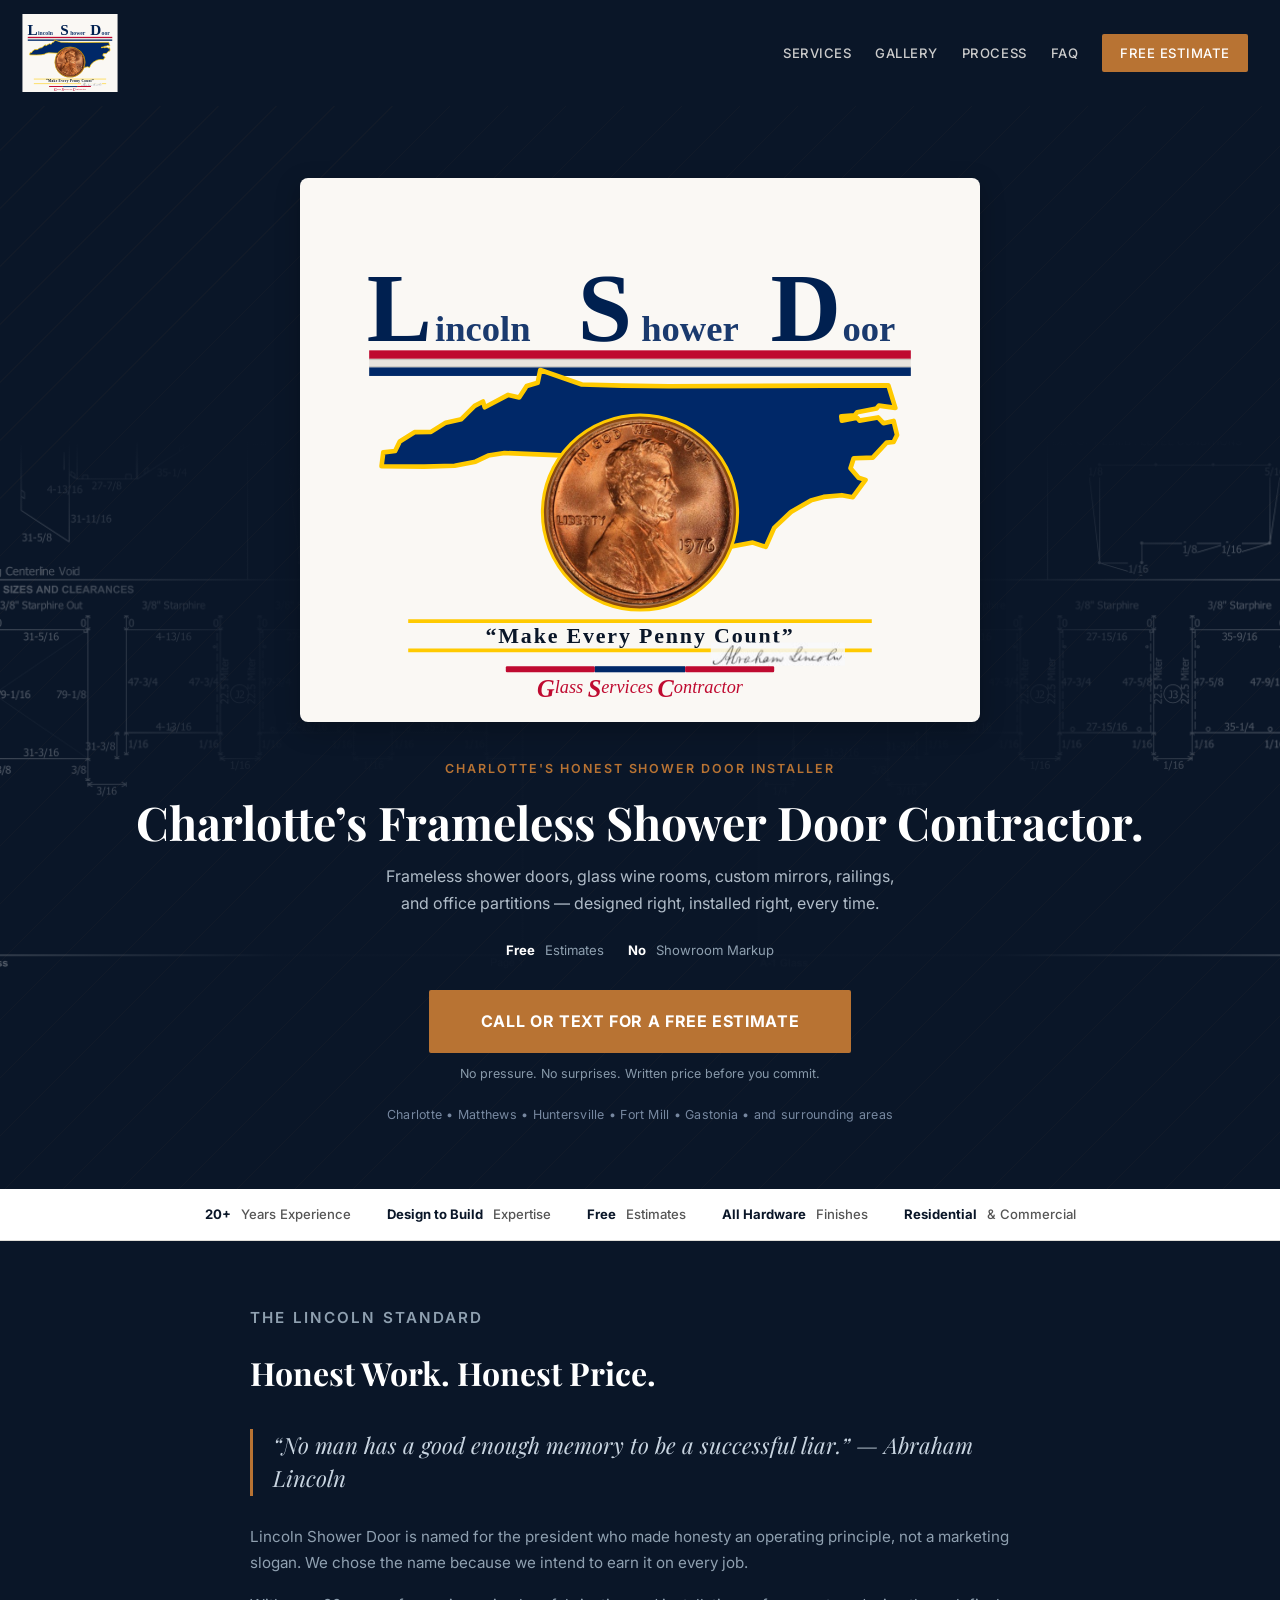
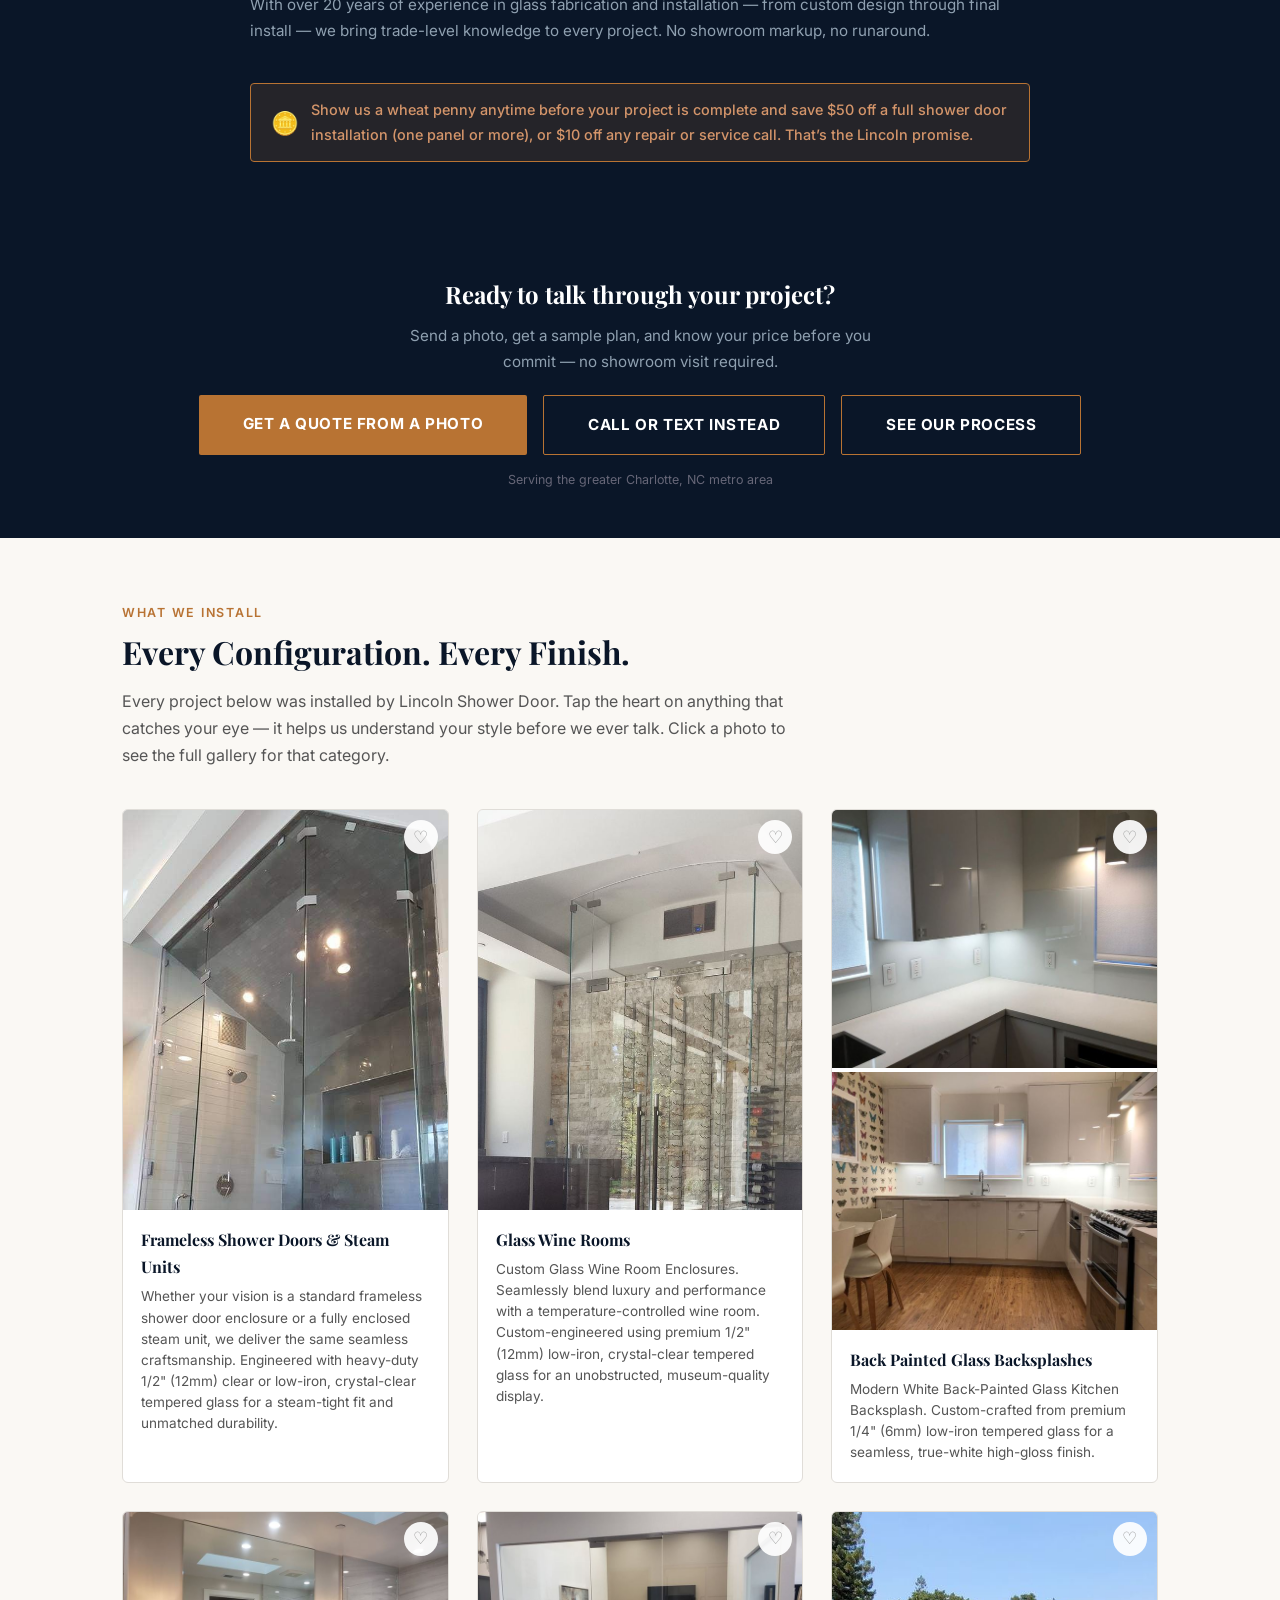
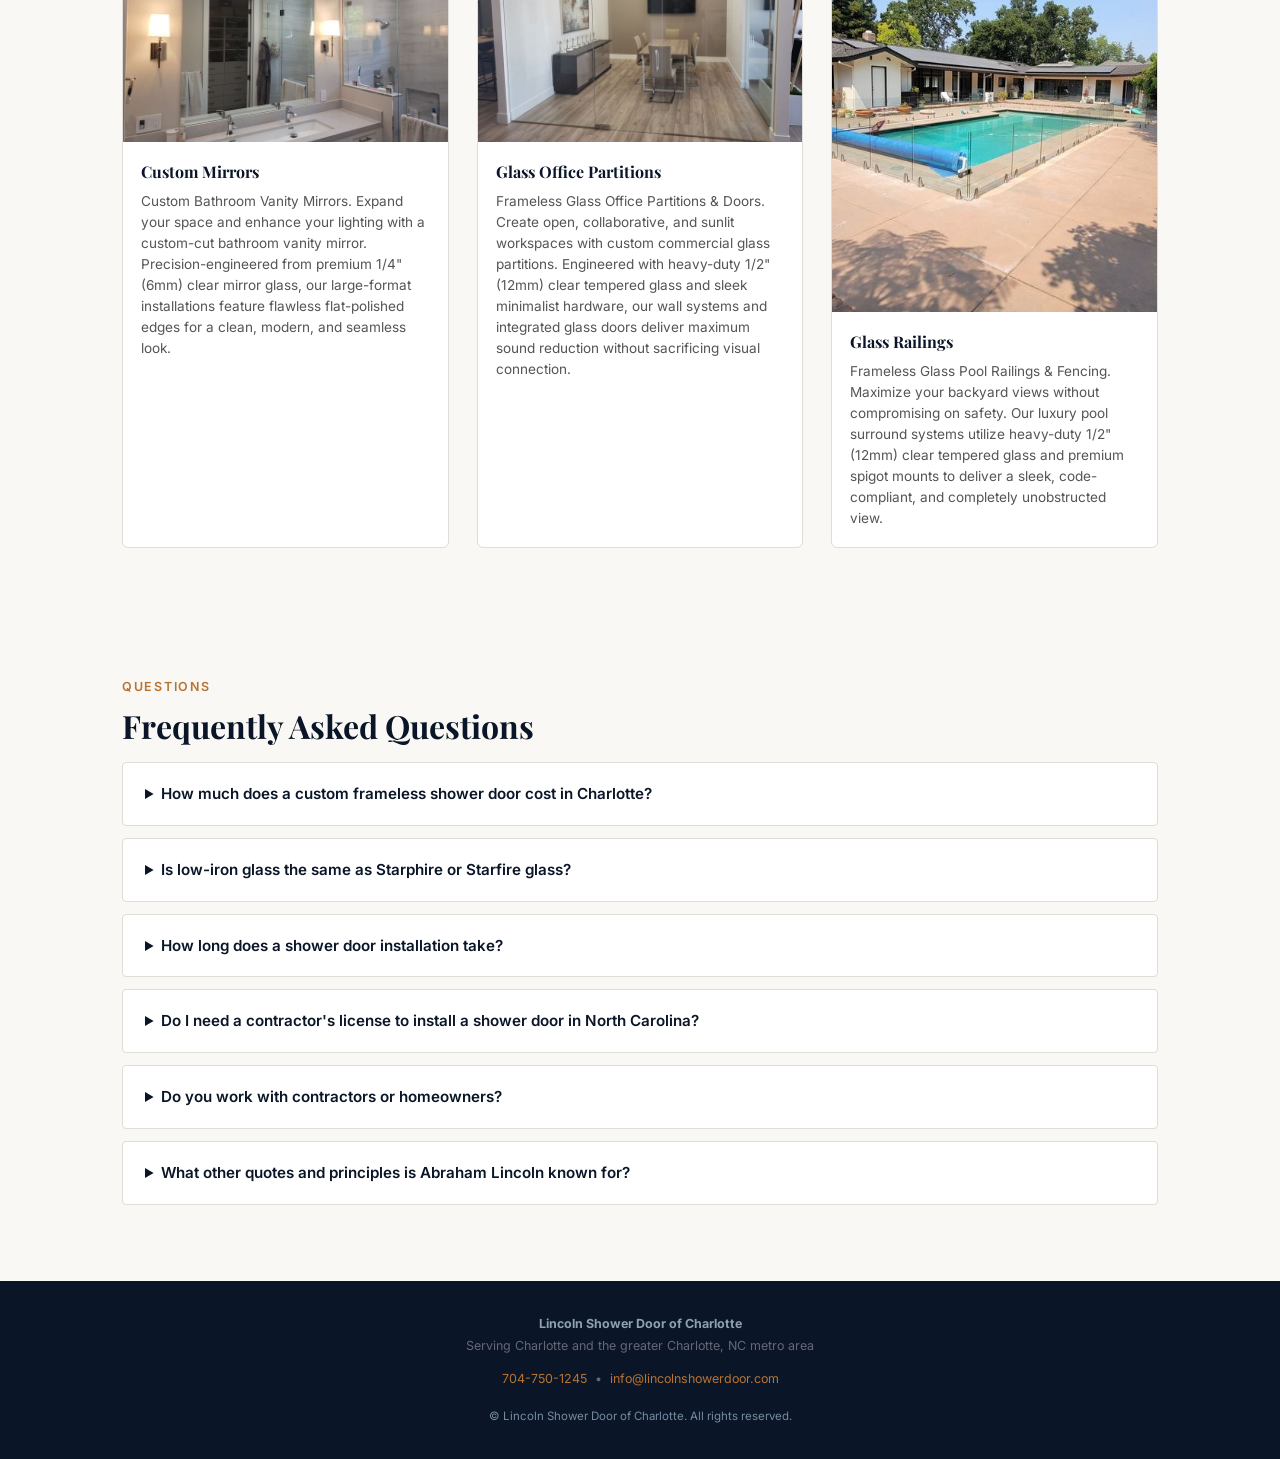
==== index.html @ 3eaa358d "Add files via upload" ====
<!DOCTYPE html>
<html lang="en">
<head>
<meta charset="UTF-8">
<meta name="viewport" content="width=device-width, initial-scale=1.0">
<title>Lincoln Shower Door of Charlotte | Custom Frameless Glass Contractor</title>
<link rel="icon" type="image/svg+xml" href="lincoln-shower-door-logo.svg">
<link rel="preconnect" href="https://fonts.googleapis.com">
<link rel="preconnect" href="https://fonts.gstatic.com" crossorigin>
<link rel="stylesheet" href="https://fonts.googleapis.com/css2?family=Playfair+Display:wght@700&family=Inter:wght@400;500;600&display=swap">
<meta name="description" content="Charlotte, NC's frameless shower door and custom glass contractor. Frameless shower doors, steam units, glass wine rooms, mirrors, railings, office partitions, and back painted glass backsplashes. Over 20 years experience, licensed glazier.">

<script type="application/ld+json">
{
  "@context": "https://schema.org",
  "@type": "LocalBusiness",
  "name": "Lincoln Shower Door of Charlotte",
  "description": "Custom frameless glass shower doors, wine rooms, mirrors, railings, office partitions, and back painted glass backsplashes serving the Charlotte, NC metro area.",
  "telephone": "+1-704-750-1245",
  "email": "info@lincolnshowerdoor.com",
  "url": "https://lincolnshowerdoor.com",
  "areaServed": "Charlotte Metro, NC",
  "priceRange": "$$$"
}
</script>
<script type="application/ld+json">
{
  "@context": "https://schema.org",
  "@type": "FAQPage",
  "mainEntity": [
    {
      "@type": "Question",
      "name": "How much does a custom frameless shower door cost in Charlotte?",
      "acceptedAnswer": { "@type": "Answer", "text": "We quote most projects directly from photos, rough framing, or elevation drawings sent by the customer, before tile is even installed. Final measure happens after a price is agreed on in principle, and it rarely changes the number." }
    },
    {
      "@type": "Question",
      "name": "Is low-iron glass the same as Starphire or Starfire glass?",
      "acceptedAnswer": { "@type": "Answer", "text": "Yes, essentially. Low iron glass, also called crystal clear or ultra clear glass, removes the greenish tint found in standard tempered glass. Starphire and Starfire are two of the most recognized brand names for low-iron glass in the industry." }
    },
    {
      "@type": "Question",
      "name": "How long does a shower door installation take?",
      "acceptedAnswer": { "@type": "Answer", "text": "Once glass is fabricated to your final measurements, installation is typically completed in a single visit. Glass is ordered after measurement and arrives within five to ten business days depending on the configuration." }
    },
    {
      "@type": "Question",
      "name": "Do I need a contractor's license to install a shower door in North Carolina?",
      "acceptedAnswer": { "@type": "Answer", "text": "North Carolina does not require a general contractor's license for projects under $40,000. Lincoln Shower Door is operated by a glass fabrication and installation professional with over 20 years of industry experience." }
    },
    {
      "@type": "Question",
      "name": "Do you work with contractors or homeowners?",
      "acceptedAnswer": { "@type": "Answer", "text": "Both. We frequently partner with general contractors and builders throughout the Charlotte metro area, as well as working directly with homeowners." }
    }
  ]
}
</script>

<style>
*,*::before,*::after{box-sizing:border-box;margin:0;padding:0}
:root{--navy:#0a1628;--penny:#b87333;--penny-light:#d4956a;--cream:#faf8f4;--text:#1a1a1a;--muted:#555;--border:#e0ddd8;--red:#BF0A30}
html{scroll-behavior:smooth}
body{font-family:'Inter',sans-serif;font-size:16px;color:var(--text);background:var(--cream);line-height:1.7;padding-bottom:0}

.hero-logo-card{display:inline-block;width:100%;max-width:680px;background:var(--cream);border-radius:8px;padding:26px 35px 18px;margin-bottom:28px;box-shadow:0 8px 24px rgba(0,0,0,0.25)}
.hero-logo-card img{width:100%;height:auto;display:block;margin:0 auto}
@media(max-width:600px){.hero-logo-card{max-width:480px}}
.flag-stripe div{flex:1}
.flag-stripe div:nth-child(1){background:var(--red)}
.flag-stripe div:nth-child(2){background:#fff}
.flag-stripe div:nth-child(3){background:var(--navy)}

.sticky-cta{display:none;position:fixed;bottom:0;left:0;right:0;z-index:200;background:var(--penny);padding:14px 20px;text-align:center}
.sticky-cta a{color:#fff;font-weight:700;font-size:1rem;text-decoration:none;letter-spacing:.04em;text-transform:uppercase}
@media(max-width:600px){.sticky-cta{display:block}body{padding-bottom:60px}}

nav{background:var(--navy);padding:14px 32px 14px 0;display:flex;flex-wrap:wrap;justify-content:space-between;align-items:center;position:sticky;top:0;z-index:100}
.nav-logo img{height:78px;display:block;border-radius:3px}
.nav-logo{display:block;margin:0 0 0 -180px}
.nav-links{display:flex;gap:24px;align-items:center}
.nav-links a{color:#ccc;text-decoration:none;font-size:0.82rem;font-weight:500;letter-spacing:.04em;text-transform:uppercase;transition:color .2s}
.nav-links a:hover{color:var(--penny)}
.nav-cta{background:var(--penny);color:#fff !important;padding:8px 18px;border-radius:2px}
.nav-cta:hover{background:var(--penny-light) !important}
.nav-toggle{display:none;background:none;border:none;cursor:pointer;padding:8px;width:44px;height:44px;align-items:center;justify-content:center}
.nav-toggle span,.nav-toggle span::before,.nav-toggle span::after{display:block;background:#fff;height:2px;width:24px;border-radius:2px;position:relative;transition:background .2s}
.nav-toggle span::before,.nav-toggle span::after{content:'';position:absolute;left:0}
.nav-toggle span::before{top:-7px}
.nav-toggle span::after{top:7px}
.nav-toggle[aria-expanded="true"] span{background:transparent}
.nav-toggle[aria-expanded="true"] span::before{top:0;transform:rotate(45deg)}
.nav-toggle[aria-expanded="true"] span::after{top:0;transform:rotate(-45deg)}

.hero{background-color:var(--navy);background-image:linear-gradient(90deg, rgba(10,22,40,0.25) 0%, rgba(10,22,40,0.97) 22%, rgba(10,22,40,0.97) 78%, rgba(10,22,40,0.25) 100%),url('blueprint-watermark.png'),url('blueprint-watermark.png');background-repeat:no-repeat,no-repeat,no-repeat;background-position:center,left -80px top 60%,right -80px top 60%;background-size:100% 100%,640px auto,640px auto;color:#fff;padding:72px 32px 64px;text-align:center;position:relative;overflow:hidden}
@media (max-width:900px){.hero{background-size:100% 100%,380px auto,380px auto}}
.hero::before{content:'';position:absolute;inset:0;background:repeating-linear-gradient(-45deg,transparent,transparent 40px,rgba(184,115,51,0.04) 40px,rgba(184,115,51,0.04) 41px)}
.hero>*{position:relative;z-index:1}
.hero-eyebrow{font-size:0.78rem;font-weight:600;letter-spacing:.16em;text-transform:uppercase;color:var(--penny);margin-bottom:16px}
.hero h1{font-family:'Playfair Display',serif;font-size:clamp(1.9rem,4.5vw,2.9rem);line-height:1.15;margin-bottom:14px}
.hero h1 span{color:var(--penny)}
.hero-sub{font-size:1rem;color:#b0bcc8;max-width:520px;margin:0 auto 22px}
.hero-trust{display:flex;justify-content:center;align-items:center;gap:24px;margin-bottom:28px;flex-wrap:wrap}
.hero-trust-item{font-size:0.82rem;color:#8fa0b0;display:flex;align-items:center;gap:6px}
.hero-trust-item strong{color:#fff}
.stars{color:var(--penny);font-size:1rem;letter-spacing:2px}
.hero-cta-primary{display:inline-block;background:var(--penny);color:#fff;text-decoration:none;padding:18px 52px;font-weight:700;font-size:1rem;letter-spacing:.04em;text-transform:uppercase;border-radius:2px;transition:background .2s;min-width:280px}
.hero-cta-primary:hover{background:var(--penny-light)}
.hero-cta-sub{margin-top:10px;font-size:0.78rem;color:#8899aa}
.hero-area{margin-top:20px;font-size:0.78rem;color:#7788a0;letter-spacing:.02em}

.trust-bar{background:#fff;border-bottom:1px solid var(--border);padding:14px 32px;display:flex;justify-content:center;gap:36px;flex-wrap:wrap}
.trust-bar-item{font-size:0.82rem;color:var(--muted);display:flex;align-items:center;gap:6px;font-weight:500}
.trust-bar-item strong{color:var(--navy)}

.story-band{background:var(--navy);color:#fff;padding:64px 32px}
.story-inner{max-width:780px;margin:0 auto}
.section-label{font-size:0.78rem;font-weight:600;letter-spacing:.14em;text-transform:uppercase;color:var(--penny);margin-bottom:10px}
.story-band h2{color:#fff;font-family:'Playfair Display',serif;font-size:clamp(1.5rem,3vw,2rem);margin-bottom:16px}
.story-band blockquote{border-left:3px solid var(--penny);padding-left:20px;margin:28px 0;font-family:'Playfair Display',serif;font-size:1.4rem;color:#c8d4e0;font-style:italic;line-height:1.5}
.story-band p{color:#8fa0b0;font-size:0.95rem;margin-bottom:16px}
.penny-promo{display:inline-flex;align-items:center;gap:12px;background:rgba(184,115,51,0.15);border:1px solid var(--penny);border-radius:4px;padding:14px 20px;margin-top:24px;font-size:0.9rem;color:var(--penny-light);font-weight:500}

.section-wrap{max-width:1100px;margin:0 auto;padding:64px 32px}
.section-wrap h2{font-family:'Playfair Display',serif;font-size:clamp(1.5rem,3vw,2rem);color:var(--navy);margin-bottom:16px;line-height:1.2}
.intro-text{max-width:680px;color:var(--muted);font-size:1rem;margin-bottom:40px}

.mid-cta{background:var(--navy);padding:48px 32px;text-align:center}
.mid-cta p{color:#8fa0b0;font-size:0.95rem;margin-bottom:20px;max-width:480px;margin-left:auto;margin-right:auto}
.mid-cta h3{font-family:'Playfair Display',serif;color:#fff;font-size:1.5rem;margin-bottom:8px}
.btn-primary{display:inline-block;background:var(--penny);color:#fff;text-decoration:none;padding:16px 44px;font-weight:700;font-size:0.95rem;letter-spacing:.04em;text-transform:uppercase;border-radius:2px;transition:background .2s;min-width:240px}
.btn-primary:hover{background:var(--penny-light)}
.btn-sub{display:block;margin-top:14px;font-size:0.78rem;color:#667}
.mid-cta-choices{display:flex;gap:16px;justify-content:center;flex-wrap:wrap}
.btn-secondary{display:inline-block;background:transparent;color:#fff;text-decoration:none;padding:16px 44px;font-weight:700;font-size:0.95rem;letter-spacing:.04em;text-transform:uppercase;border-radius:2px;border:1px solid var(--penny);transition:background .2s;min-width:240px}
.btn-secondary:hover{background:rgba(184,115,51,0.15)}

.services-grid{display:grid;grid-template-columns:repeat(auto-fit,minmax(220px,1fr));gap:20px;margin-top:32px}
.service-card{background:#fff;border:1px solid var(--border);border-radius:4px;padding:24px 20px}
.service-card h3{font-family:'Playfair Display',serif;font-size:1rem;color:var(--navy);margin-bottom:8px}
.service-card p{font-size:0.88rem;color:var(--muted);line-height:1.6}

.gallery-grid{display:grid;grid-template-columns:repeat(3,1fr);gap:28px;margin-top:32px}
.gallery-item{background:#fff;border:1px solid var(--border);border-radius:6px;overflow:hidden;display:flex;flex-direction:column}
.gallery-photo{position:relative;height:400px;background:#ddd}
.gallery-photo img{width:100%;height:100%;object-fit:cover;display:block;object-position:center 50%}
.gallery-item[data-id="steam-shower"] .gallery-photo img{object-position:center top}
.gallery-item[data-id="wine-room"] .gallery-photo img{object-position:center top;transform:scale(1.18);transform-origin:center top}
.gallery-item[data-id="wine-room"] .gallery-photo{overflow:hidden}
.gallery-item[data-id="backsplash"] .gallery-photo{height:520px}
.gallery-item[data-id="mirror"] .gallery-photo,.gallery-item[data-id="office"] .gallery-photo{height:230px}
.photo-pair{display:grid;grid-template-columns:1fr;grid-template-rows:1fr 1fr;gap:4px;width:100%;height:100%;background:#ffffff}
.photo-pair img{width:100%;height:100%;object-fit:cover;display:block}
.gallery-item a.tile-link{position:absolute;inset:0;z-index:1}
.gallery-text{padding:16px 18px 18px}
.gallery-text h3{font-family:'Playfair Display',serif;font-size:1rem;color:var(--navy);margin-bottom:6px}
.gallery-text p{font-size:0.85rem;color:var(--muted);line-height:1.55}
.heart-btn{position:absolute;top:10px;right:10px;z-index:3;width:34px;height:34px;border-radius:50%;background:rgba(255,255,255,0.92);border:none;cursor:pointer;display:flex;align-items:center;justify-content:center;font-size:17px;color:#999}
.heart-btn.saved{color:var(--red)}
.heart-btn:hover{background:#fff}
.comment-box{display:none;padding:8px 18px 14px;background:#faf8f4}
.comment-box.show{display:block}
.comment-box input{width:100%;font-size:12px;font-family:'Inter',sans-serif;padding:7px;border:1px solid var(--border);border-radius:3px}

.faq-item{background:#fff;border:1px solid var(--border);border-radius:4px;padding:18px 22px;margin-bottom:12px}
.faq-item summary{cursor:pointer;font-weight:600;color:var(--navy);font-size:0.95rem;font-family:'Inter',sans-serif}
.faq-item p{margin-top:10px;font-size:0.9rem;color:var(--muted)}

footer{background:var(--navy);color:#667;padding:32px;text-align:center;font-size:0.78rem;line-height:1.8}
footer a{color:var(--penny);text-decoration:none}

.vision-tray{position:fixed;bottom:70px;right:20px;background:var(--navy);color:#fff;padding:12px 18px;border-radius:30px;font-size:0.85rem;box-shadow:0 4px 14px rgba(0,0,0,0.3);cursor:pointer;display:none;align-items:center;gap:8px;z-index:150;border:1px solid var(--penny)}
.vision-tray.show{display:flex}
.vision-tray .count{background:var(--penny);color:#fff;border-radius:50%;width:22px;height:22px;display:flex;align-items:center;justify-content:center;font-weight:700;font-size:12px}
@media(max-width:600px){.vision-tray{bottom:76px}}

@media(max-width:700px){
  .gallery-grid{grid-template-columns:repeat(2,1fr)}
}
@media(max-width:600px){
  nav{padding:10px 16px}
  .nav-toggle{display:flex}
  .nav-links{order:3;width:100%;background:var(--navy);flex-direction:column;align-items:stretch;gap:0;max-height:0;overflow:hidden;transition:max-height .25s ease}
  .nav-links.open{max-height:400px;margin-top:14px;border-top:1px solid rgba(255,255,255,0.1)}
  .nav-links a{padding:16px 24px;font-size:0.85rem;border-bottom:1px solid rgba(255,255,255,0.08)}
  .nav-cta{margin:12px 24px;text-align:center;border-radius:2px}
  .hero{padding:56px 20px 80px}
  .section-wrap{padding:48px 20px}
  .story-band,.mid-cta{padding:48px 20px}
  .trust-bar{gap:20px;padding:14px 20px}
}
</style>
</head>
<body>

<div class="sticky-cta">
  <a href="tel:+17047501245">Call or Text for a Free Estimate &rarr;</a>
</div>

<nav>
  <a class="nav-logo" href="index.html" aria-label="Lincoln Shower Door of Charlotte home"><img src="lincoln-shower-door-logo.svg" width="500" height="410" alt="Lincoln Shower Door of Charlotte logo"></a>
  <button class="nav-toggle" id="navToggle" aria-label="Menu" aria-expanded="false" aria-controls="navLinks"><span></span></button>
  <div class="nav-links" id="navLinks">
    <a href="#services">Services</a>
    <a href="#gallery">Gallery</a>
    <a href="process.html">Process</a>
    <a href="#faq">FAQ</a>
    <a href="estimate.html" class="nav-cta">Free Estimate</a>
  </div>
</nav>

<div class="flag-stripe"><div></div><div></div><div></div></div>

<main>
<div class="hero">
  <div class="hero-logo-card"><img src="lincoln-shower-door-logo.svg" width="500" height="410" alt="Lincoln Shower Door of Charlotte logo"></div>
  <p class="hero-eyebrow">Charlotte's Honest Shower Door Installer</p>
  <h1>Charlotte&rsquo;s Frameless Shower Door Contractor.</h1>
  <p class="hero-sub">Frameless shower doors, glass wine rooms, custom mirrors, railings, and office partitions &mdash; designed right, installed right, every time.</p>
  <div class="hero-trust">
    <div class="hero-trust-item"><strong>Free</strong>&nbsp;Estimates</div>
    <div class="hero-trust-item"><strong>No</strong>&nbsp;Showroom Markup</div>
  </div>
  <a href="tel:+17047501245" class="hero-cta-primary">Call or Text for a Free Estimate</a>
  <p class="hero-cta-sub">No pressure. No surprises. Written price before you commit.</p>
  <p class="hero-area">Charlotte &bull; Matthews &bull; Huntersville &bull; Fort Mill &bull; Gastonia &bull; and surrounding areas</p>
</div>

<div class="trust-bar">
  <div class="trust-bar-item"><strong>20+</strong>&nbsp;Years Experience</div>
  <div class="trust-bar-item"><strong>Design to Build</strong>&nbsp;Expertise</div>
  <div class="trust-bar-item"><strong>Free</strong>&nbsp;Estimates</div>
  <div class="trust-bar-item"><strong>All Hardware</strong>&nbsp;Finishes</div>
  <div class="trust-bar-item"><strong>Residential</strong>&nbsp;&amp; Commercial</div>
</div>

<div class="story-band">
  <div class="story-inner">
    <p class="section-label">The Lincoln Standard</p>
    <h2>Honest Work. Honest Price.</h2>
    <blockquote>&ldquo;No man has a good enough memory to be a successful liar.&rdquo; &mdash; Abraham Lincoln</blockquote>
    <p>Lincoln Shower Door is named for the president who made honesty an operating principle, not a marketing slogan. We chose the name because we intend to earn it on every job.</p>
    <p>With over 20 years of experience in glass fabrication and installation &mdash; from custom design through final install &mdash; we bring trade-level knowledge to every project. No showroom markup, no runaround.</p>
    <div class="penny-promo">
      <span style="font-size:1.4rem">&#129689;</span>
      <span>Show us a wheat penny anytime before your project is complete and save $50 off a full shower door installation (one panel or more), or $10 off any repair or service call. That&rsquo;s the Lincoln promise.</span>
    </div>
  </div>
</div>

<div class="mid-cta">
  <h3>Ready to talk through your project?</h3>
  <p>Send a photo, get a sample plan, and know your price before you commit &mdash; no showroom visit required.</p>
  <div class="mid-cta-choices">
    <a href="estimate.html" class="btn-primary">Get a Quote from a Photo</a>
    <a href="tel:+17047501245" class="btn-secondary">Call or Text Instead</a>
    <a href="process.html?style=frameless-shower-doors" class="btn-secondary">See Our Process</a>
  </div>
  <span class="btn-sub">Serving the greater Charlotte, NC metro area</span>
</div>

<section class="section-wrap" id="services">
  <p class="section-label">What We Install</p>
  <h2>Every Configuration. Every Finish.</h2>
  <p class="intro-text">Every project below was installed by Lincoln Shower Door. Tap the heart on anything that catches your eye &mdash; it helps us understand your style before we ever talk. Click a photo to see the full gallery for that category.</p>
  <span id="gallery"></span>
  <div class="gallery-grid">

    <div class="gallery-item" data-id="steam-shower">
      <div class="gallery-photo">
      <a class="tile-link" href="process.html?style=steam-showers" aria-label="See more Frameless Shower Doors & Steam Units"></a>
      <img src="gallery-steam-shower-enclosure-charlotte-nc.jpg" loading="lazy" alt="Custom frameless glass steam shower enclosure Charlotte NC">
      <button class="heart-btn" onclick="toggleSave(event,'steam-shower','Frameless Shower Doors & Steam Units')">&#9825;</button>
      </div>
      <div class="comment-box"><input type="text" placeholder="What caught your eye here?" onkeydown="if(event.key==='Enter')saveComment(event,'steam-shower')"></div>
      <div class="gallery-text">
        <h3>Frameless Shower Doors & Steam Units</h3>
        <p>Whether your vision is a standard frameless shower door enclosure or a fully enclosed steam unit, we deliver the same seamless craftsmanship. Engineered with heavy-duty 1/2" (12mm) clear or low-iron, crystal-clear tempered glass for a steam-tight fit and unmatched durability.</p>
      </div>
    </div>

    <div class="gallery-item" data-id="wine-room">
      <div class="gallery-photo">
      <a class="tile-link" href="process.html?style=glass-wine-rooms" aria-label="See more Glass Wine Rooms"></a>
      <img src="gallery-glass-wine-room-charlotte-nc.jpg" loading="lazy" alt="Custom glass wine room enclosure Charlotte NC">
      <button class="heart-btn" onclick="toggleSave(event,'wine-room','Glass Wine Rooms')">&#9825;</button>
      </div>
      <div class="comment-box"><input type="text" placeholder="What caught your eye here?" onkeydown="if(event.key==='Enter')saveComment(event,'wine-room')"></div>
      <div class="gallery-text">
        <h3>Glass Wine Rooms</h3>
        <p>Custom Glass Wine Room Enclosures. Seamlessly blend luxury and performance with a temperature-controlled wine room. Custom-engineered using premium 1/2" (12mm) low-iron, crystal-clear tempered glass for an unobstructed, museum-quality display.</p>
      </div>
    </div>

    <div class="gallery-item" data-id="backsplash">
      <div class="gallery-photo">
      <a class="tile-link" href="process.html?style=painted-backsplashes" aria-label="See more Back Painted Glass Backsplashes"></a>
      <div class="photo-pair"><img src="gallery-backpainted-glass-backsplash-charlotte-nc-1.jpg" loading="lazy" alt="White back painted glass kitchen backsplash Charlotte NC"><img src="gallery-backpainted-glass-backsplash-charlotte-nc-2.jpg" loading="lazy" alt="Back painted glass kitchen backsplash behind sink Charlotte NC"></div>
      <button class="heart-btn" onclick="toggleSave(event,'backsplash','Back Painted Glass Backsplashes')">&#9825;</button>
      </div>
      <div class="comment-box"><input type="text" placeholder="What caught your eye here?" onkeydown="if(event.key==='Enter')saveComment(event,'backsplash')"></div>
      <div class="gallery-text">
        <h3>Back Painted Glass Backsplashes</h3>
        <p>Modern White Back-Painted Glass Kitchen Backsplash. Custom-crafted from premium 1/4" (6mm) low-iron tempered glass for a seamless, true-white high-gloss finish.</p>
      </div>
    </div>

    <div class="gallery-item" data-id="mirror">
      <div class="gallery-photo">
      <a class="tile-link" href="process.html?style=custom-mirrors" aria-label="See more Custom Mirrors"></a>
      <img src="gallery-custom-vanity-mirror-charlotte-nc.jpg" loading="lazy" alt="Custom bathroom vanity mirror Charlotte NC">
      <button class="heart-btn" onclick="toggleSave(event,'mirror','Custom Mirrors')">&#9825;</button>
      </div>
      <div class="comment-box"><input type="text" placeholder="What caught your eye here?" onkeydown="if(event.key==='Enter')saveComment(event,'mirror')"></div>
      <div class="gallery-text">
        <h3>Custom Mirrors</h3>
        <p>Custom Bathroom Vanity Mirrors. Expand your space and enhance your lighting with a custom-cut bathroom vanity mirror. Precision-engineered from premium 1/4" (6mm) clear mirror glass, our large-format installations feature flawless flat-polished edges for a clean, modern, and seamless look.</p>
      </div>
    </div>

    <div class="gallery-item" data-id="office">
      <div class="gallery-photo">
      <a class="tile-link" href="process.html?style=glass-office-partitions" aria-label="See more Glass Office Partitions"></a>
      <img src="gallery-glass-office-partitions-charlotte-nc.jpg" loading="lazy" alt="Frameless glass office partitions Charlotte NC">
      <button class="heart-btn" onclick="toggleSave(event,'office','Glass Office Partitions')">&#9825;</button>
      </div>
      <div class="comment-box"><input type="text" placeholder="What caught your eye here?" onkeydown="if(event.key==='Enter')saveComment(event,'office')"></div>
      <div class="gallery-text">
        <h3>Glass Office Partitions</h3>
        <p>Frameless Glass Office Partitions & Doors. Create open, collaborative, and sunlit workspaces with custom commercial glass partitions. Engineered with heavy-duty 1/2" (12mm) clear tempered glass and sleek minimalist hardware, our wall systems and integrated glass doors deliver maximum sound reduction without sacrificing visual connection.</p>
      </div>
    </div>

    <div class="gallery-item" data-id="railing">
      <div class="gallery-photo">
      <a class="tile-link" href="process.html?style=glass-railings" aria-label="See more Glass Railings"></a>
      <img src="gallery-glass-pool-railing-charlotte-nc.jpg" loading="lazy" alt="Frameless glass pool railing Charlotte NC">
      <button class="heart-btn" onclick="toggleSave(event,'railing','Glass Railings')">&#9825;</button>
      </div>
      <div class="comment-box"><input type="text" placeholder="What caught your eye here?" onkeydown="if(event.key==='Enter')saveComment(event,'railing')"></div>
      <div class="gallery-text">
        <h3>Glass Railings</h3>
        <p>Frameless Glass Pool Railings & Fencing. Maximize your backyard views without compromising on safety. Our luxury pool surround systems utilize heavy-duty 1/2" (12mm) clear tempered glass and premium spigot mounts to deliver a sleek, code-compliant, and completely unobstructed view.</p>
      </div>
    </div>

  </div>
</section>

<section class="section-wrap" id="faq">
  <p class="section-label">Questions</p>
  <h2>Frequently Asked Questions</h2>
  <details class="faq-item">
    <summary>How much does a custom frameless shower door cost in Charlotte?</summary>
    <p>We quote most projects directly from photos you send us &mdash; even rough framing or elevation drawings, before tile is installed. See our <a href="process.html">full process</a> for details. Final measure happens after we&rsquo;ve agreed on a price in principle, and it rarely changes the number. That means you get an accurate price fast, without waiting on a technician visit and days of processing.</p>
  </details>
  <details class="faq-item">
    <summary>Is low-iron glass the same as Starphire or Starfire glass?</summary>
    <p>Yes, essentially. Low iron glass (also called crystal clear or ultra clear glass) removes the greenish tint found in standard tempered glass. Starphire&reg; and Starfire&reg; are two of the most recognized brand names for low-iron glass in the industry. We offer both standard clear and low-iron glass depending on your project and budget.</p>
  </details>
    <details class="faq-item">
    <summary>How long does a shower door installation take?</summary>
    <p>Once glass is fabricated to your final measurements, installation is typically completed in a single visit. Glass is ordered after measurement and arrives within five to ten business days depending on the configuration.</p>
  </details>
  <details class="faq-item">
    <summary>Do I need a contractor's license to install a shower door in North Carolina?</summary>
    <p>North Carolina does not require a general contractor's license for projects under $40,000. Lincoln Shower Door is operated by a glass fabrication and installation professional with over 20 years of industry experience.</p>
  </details>
  <details class="faq-item">
    <summary>Do you work with contractors or homeowners?</summary>
    <p>Both. We frequently partner with general contractors and builders throughout the Charlotte metro area, as well as working directly with homeowners.</p>
  </details>
  <details class="faq-item">
    <summary>What other quotes and principles is Abraham Lincoln known for?</summary>
    <p>Lincoln&rsquo;s words on honesty, resolve, and character are part of why we chose this name:</p>
    <p>&ldquo;Whatever you are, be a good one.&rdquo;<br>
    &ldquo;I am a slow walker, but I never walk back.&rdquo;<br>
    &ldquo;Give me six hours to chop down a tree and I will spend the first four sharpening the axe.&rdquo; (attributed to Lincoln, unverified)<br>
    &ldquo;Always bear in mind that your own resolution to succeed is more important than any other one thing.&rdquo;<br>
    &ldquo;Character is like a tree and reputation like its shadow.&rdquo;<br>
    &ldquo;Nearly all men can stand adversity, but if you want to test a man&rsquo;s character, give him power.&rdquo;<br>
    &ldquo;In the end, it&rsquo;s not the years in your life that count. It&rsquo;s the life in your years.&rdquo;<br>
    &ldquo;You cannot escape the responsibility of tomorrow by evading it today.&rdquo;<br>
    &ldquo;A house divided against itself cannot stand.&rdquo;<br>
    &ldquo;I am not bound to win, but I am bound to be true.&rdquo;<br>
    &ldquo;Discourage litigation. Persuade your neighbors to compromise whenever you can.&rdquo;<br>
    &ldquo;Let us have faith that right makes might.&rdquo;<br>
    &ldquo;Achievement is not always success while reputable action is always the substance of it.&rdquo;<br>
    &ldquo;No man has a good enough memory to be a successful liar.&rdquo;</p>
  </details>
</section>

</main>

<footer id="contact">
  <p><strong style="color:#8fa0b0">Lincoln Shower Door of Charlotte</strong></p>
  <p>Serving Charlotte and the greater Charlotte, NC metro area</p>
  <p style="margin-top:10px">
    <a href="tel:+17047501245">704-750-1245</a>
    &nbsp;&bull;&nbsp;
    <a href="mailto:info@lincolnshowerdoor.com">info@lincolnshowerdoor.com</a>
  </p>
  <p style="margin-top:16px;font-size:0.72rem;color:#778aa0">&copy; Lincoln Shower Door of Charlotte. All rights reserved.</p>
</footer>

<div class="vision-tray" id="visionTray" onclick="location.href='estimate.html'">
  <span class="count" id="visionCount">0</span>
  <span>Saved &mdash; view your picks</span>
</div>

<script>
function getSaved() {
  try { return JSON.parse(localStorage.getItem('lsd_saved') || '[]'); }
  catch(e) { return []; }
}
function setSaved(list) {
  localStorage.setItem('lsd_saved', JSON.stringify(list));
  updateTray();
}
function updateTray() {
  const saved = getSaved();
  document.getElementById('visionCount').textContent = saved.length;
  document.getElementById('visionTray').classList.toggle('show', saved.length > 0);
}
function toggleSave(evt, id, label) {
  evt.preventDefault();
  evt.stopPropagation();
  const btn = evt.currentTarget;
  let saved = getSaved();
  const idx = saved.findIndex(s => s.id === id);
  const commentBox = btn.closest('.gallery-item').querySelector('.comment-box');
  if (idx >= 0) {
    saved.splice(idx, 1);
    btn.classList.remove('saved');
    btn.innerHTML = '&#9825;';
    commentBox.classList.remove('show');
  } else {
    saved.push({ id, label, comment: '' });
    btn.classList.add('saved');
    btn.innerHTML = '&#9829;';
    commentBox.classList.add('show');
    commentBox.querySelector('input').focus();
  }
  setSaved(saved);
}
function saveComment(evt, id) {
  const val = evt.target.value.trim();
  let saved = getSaved();
  const item = saved.find(s => s.id === id);
  if (item) item.comment = val;
  setSaved(saved);
  evt.target.blur();
}
document.addEventListener('DOMContentLoaded', () => {
  getSaved().forEach(s => {
    const tile = document.querySelector(`.gallery-item[data-id="${s.id}"]`);
    if (tile) {
      const btn = tile.querySelector('.heart-btn');
      btn.classList.add('saved');
      btn.innerHTML = '&#9829;';
      if (s.comment) {
        const box = tile.querySelector('.comment-box');
        box.classList.add('show');
        box.querySelector('input').value = s.comment;
      }
    }
  });
  updateTray();

  const navToggle = document.getElementById('navToggle');
  const navLinks = document.getElementById('navLinks');
  navToggle.addEventListener('click', () => {
    const isOpen = navLinks.classList.toggle('open');
    navToggle.setAttribute('aria-expanded', isOpen ? 'true' : 'false');
  });
  navLinks.querySelectorAll('a').forEach(link => {
    link.addEventListener('click', () => {
      navLinks.classList.remove('open');
      navToggle.setAttribute('aria-expanded', 'false');
    });
  });
});
</script>

</body>
</html>
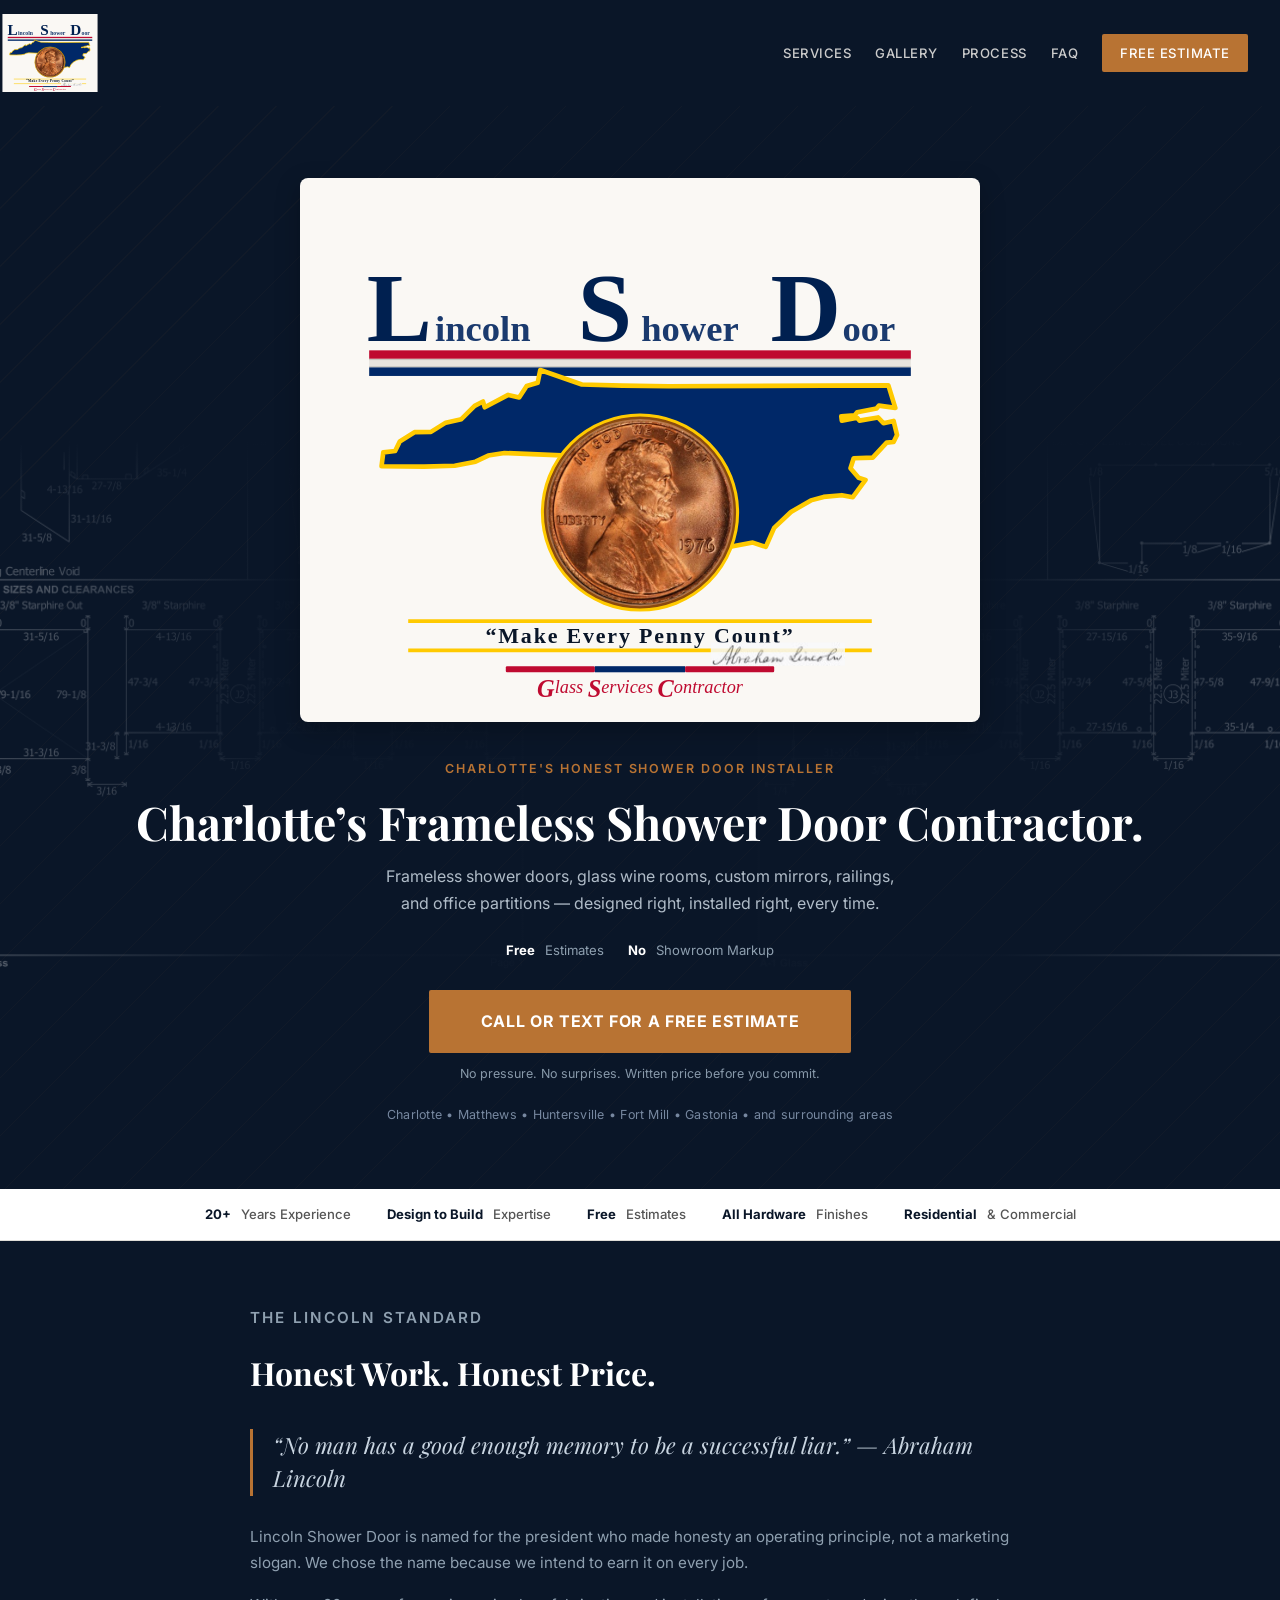
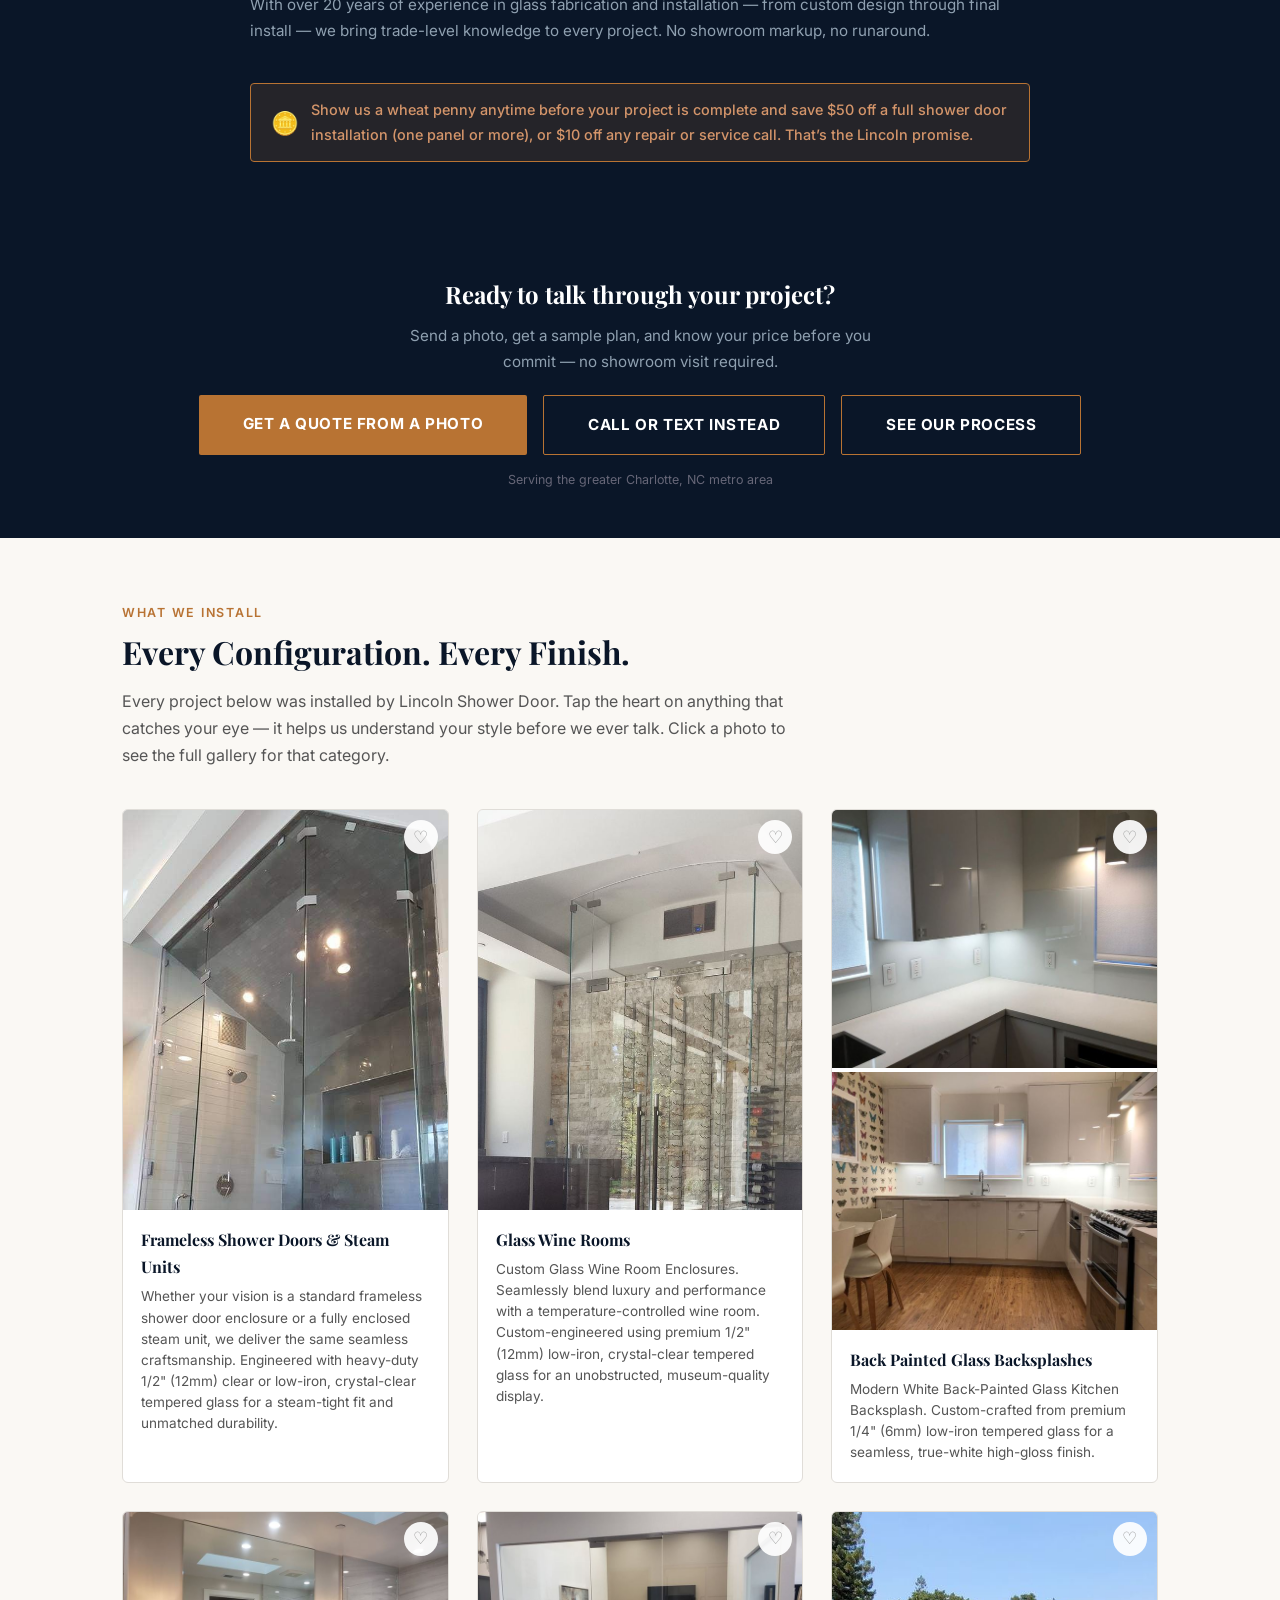
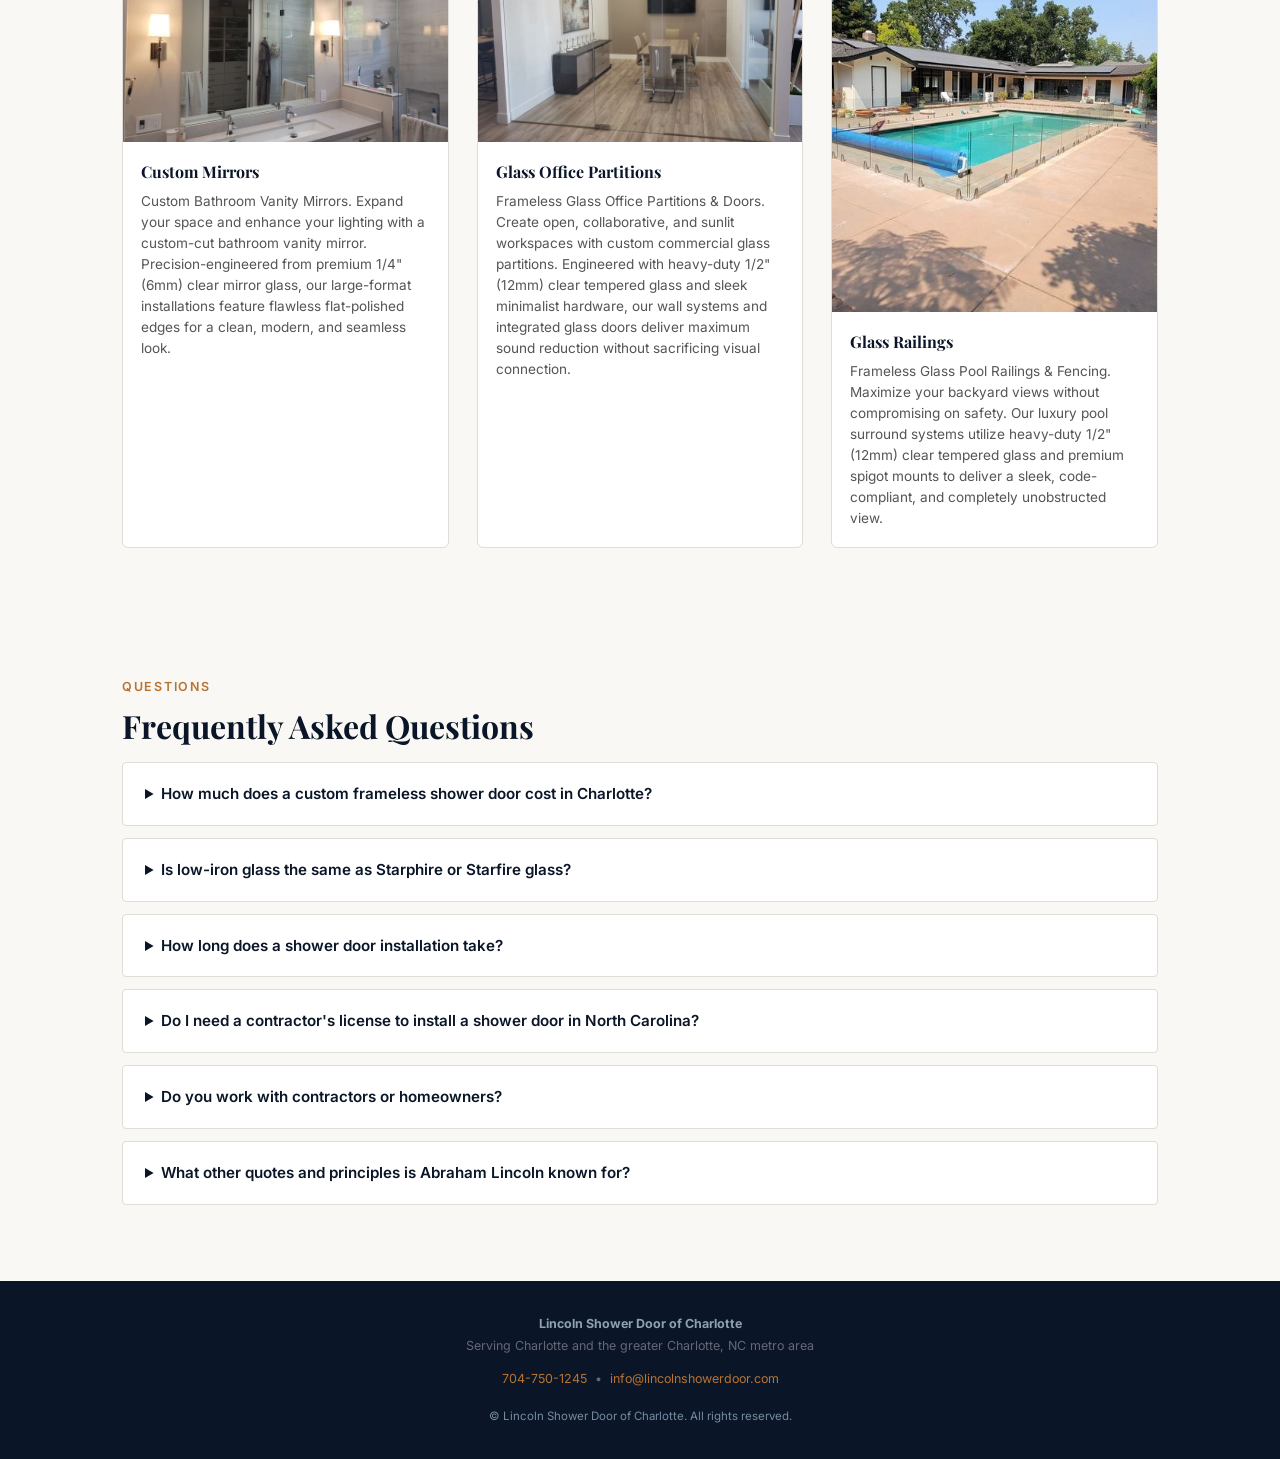
==== commit 9f377421: "Add files via upload" ====
--- a/index.html
+++ b/index.html
@@ -77,7 +77,7 @@
 
 nav{background:var(--navy);padding:14px 32px 14px 0;display:flex;flex-wrap:wrap;justify-content:space-between;align-items:center;position:sticky;top:0;z-index:100}
 .nav-logo img{height:78px;display:block;border-radius:3px}
-.nav-logo{display:block;margin:0 0 0 -180px}
+.nav-logo{display:block;margin:0 0 0 -200px}
 .nav-links{display:flex;gap:24px;align-items:center}
 .nav-links a{color:#ccc;text-decoration:none;font-size:0.82rem;font-weight:500;letter-spacing:.04em;text-transform:uppercase;transition:color .2s}
 .nav-links a:hover{color:var(--penny)}
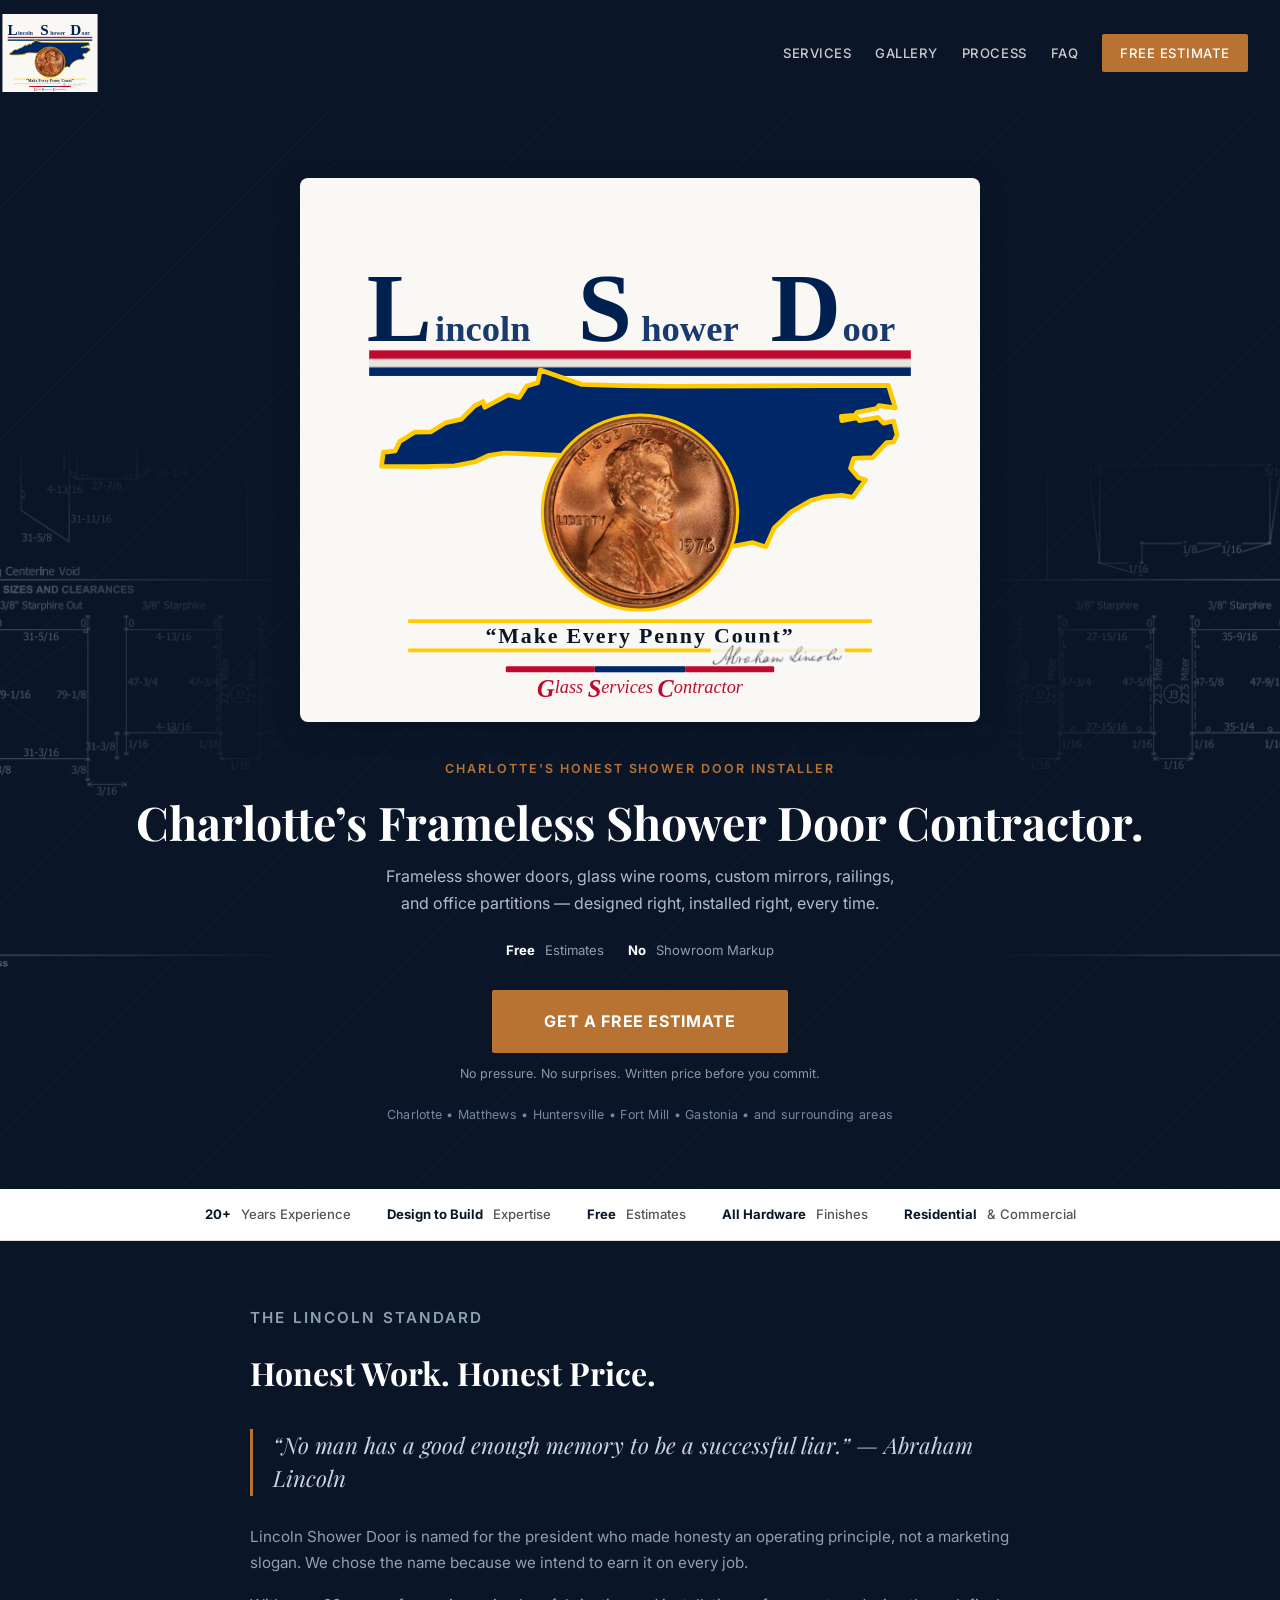
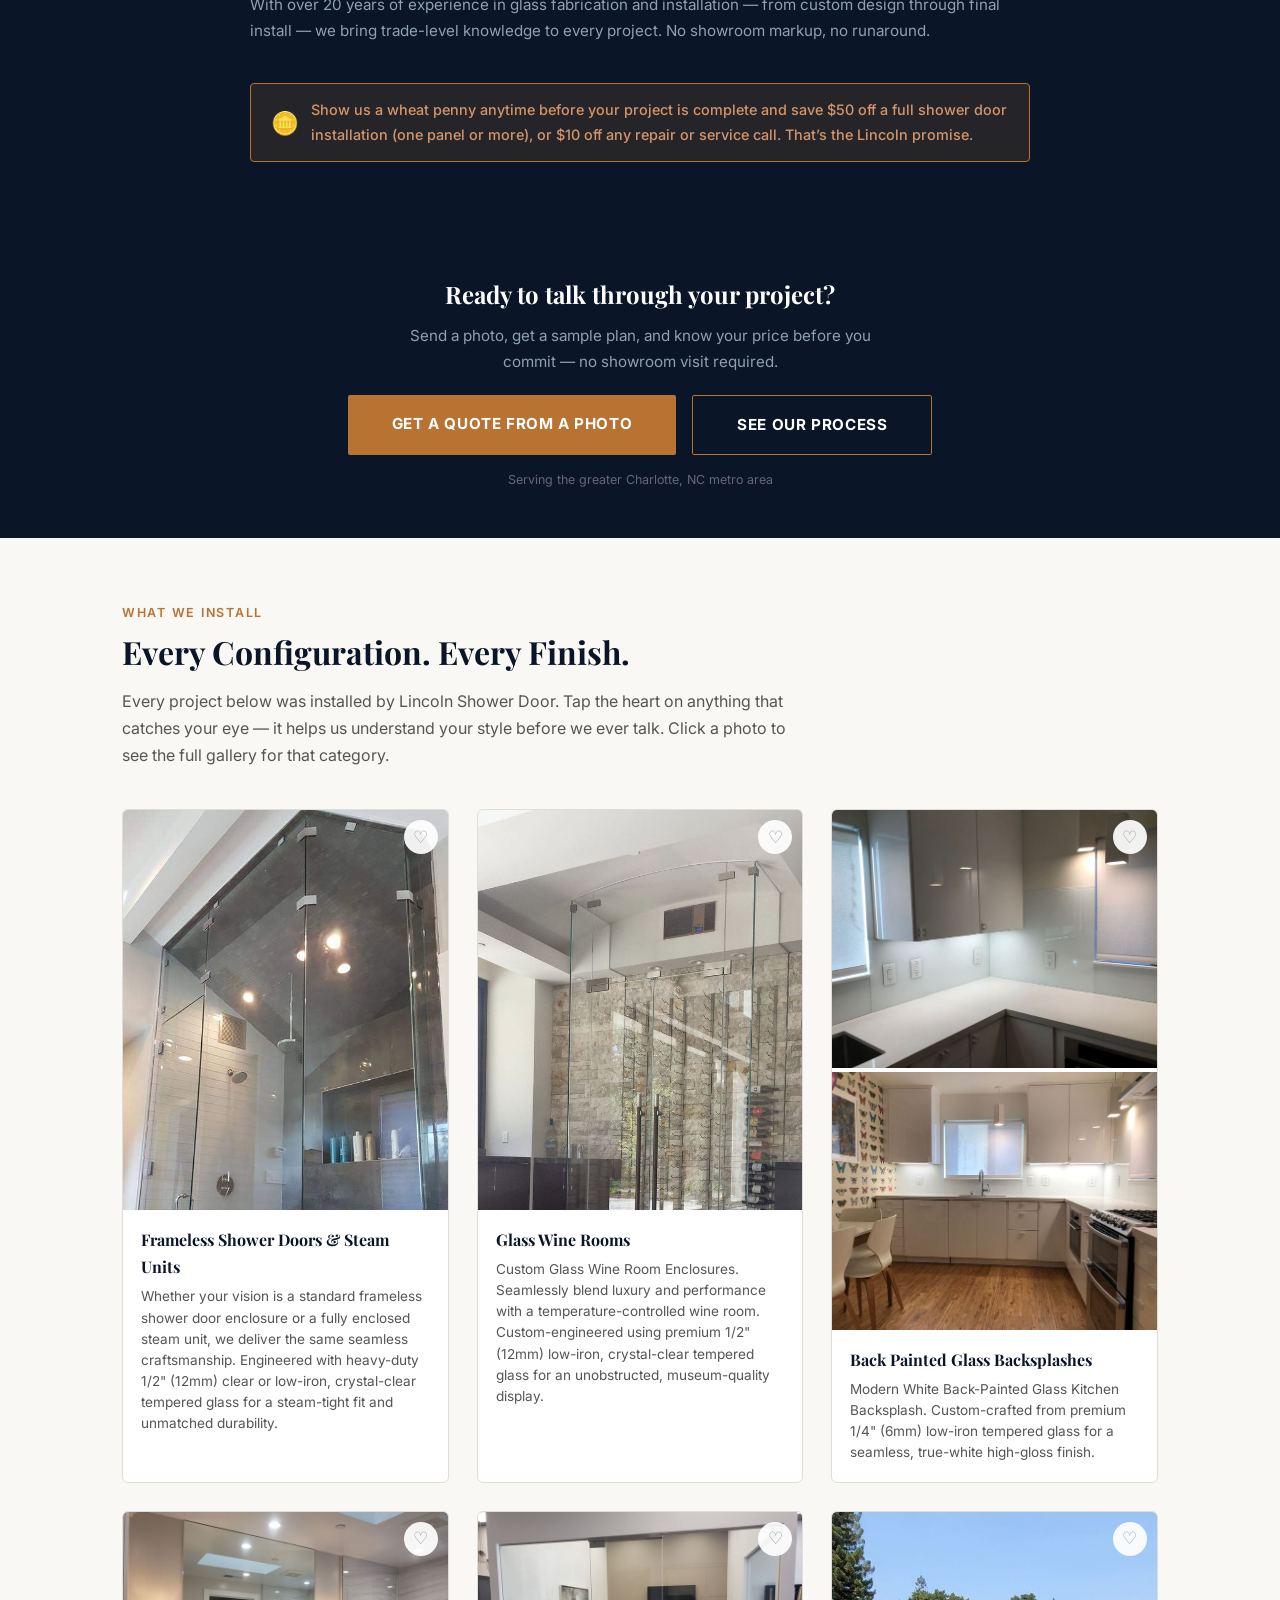
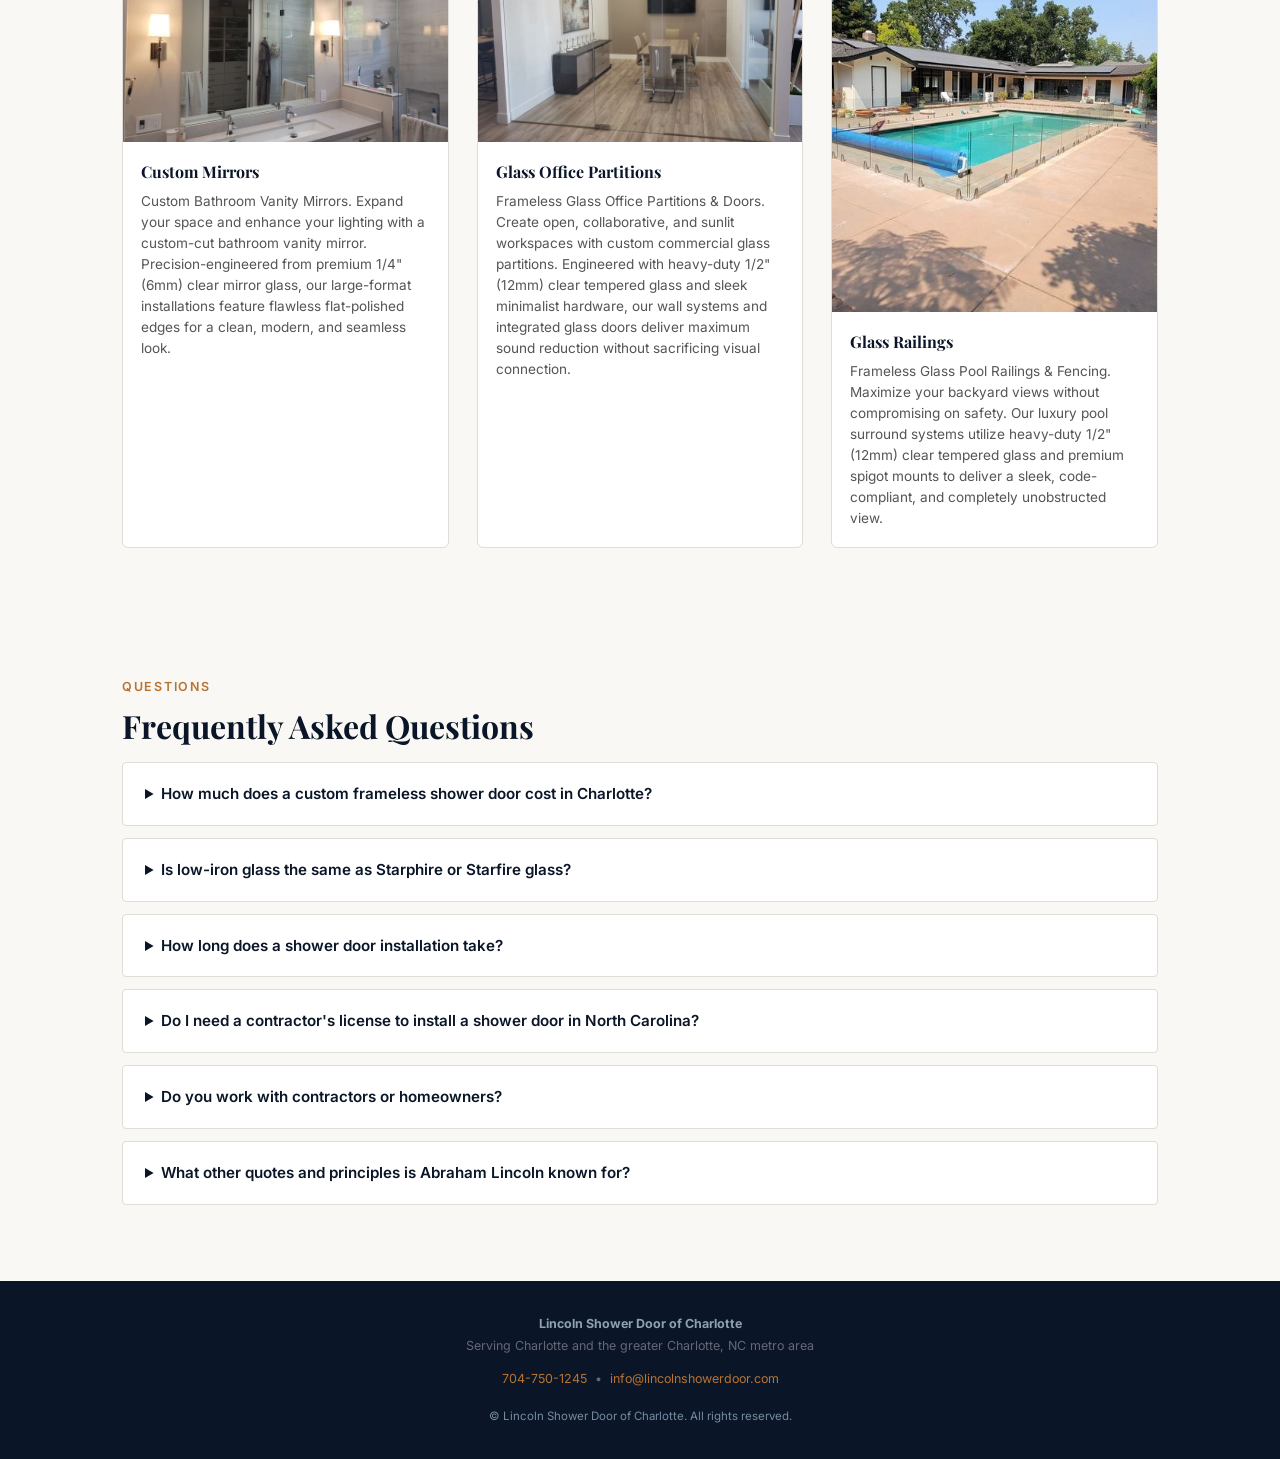
==== commit 645b1254: "Add files via upload" ====
--- a/index.html
+++ b/index.html
@@ -5,10 +5,11 @@
 <meta name="viewport" content="width=device-width, initial-scale=1.0">
 <title>Lincoln Shower Door of Charlotte | Custom Frameless Glass Contractor</title>
 <link rel="icon" type="image/svg+xml" href="lincoln-shower-door-logo.svg">
+<link rel="canonical" href="https://lincolnshowerdoor.com/">
 <link rel="preconnect" href="https://fonts.googleapis.com">
 <link rel="preconnect" href="https://fonts.gstatic.com" crossorigin>
 <link rel="stylesheet" href="https://fonts.googleapis.com/css2?family=Playfair+Display:wght@700&family=Inter:wght@400;500;600&display=swap">
-<meta name="description" content="Charlotte, NC's frameless shower door and custom glass contractor. Frameless shower doors, steam units, glass wine rooms, mirrors, railings, office partitions, and back painted glass backsplashes. Over 20 years experience, licensed glazier.">
+<meta name="description" content="Charlotte, NC's frameless shower door and custom glass contractor. Frameless shower doors, steam units, glass wine rooms, mirrors, railings, office partitions, and back painted glass backsplashes. 20+ years of glass fabrication and installation experience.">
 
 <script type="application/ld+json">
 {
@@ -77,6 +78,10 @@
 
 nav{background:var(--navy);padding:14px 32px 14px 0;display:flex;flex-wrap:wrap;justify-content:space-between;align-items:center;position:sticky;top:0;z-index:100}
 .nav-logo img{height:78px;display:block;border-radius:3px}
+/* NOTE: -200px left margin was reached empirically through live testing on 7/23/26.
+   The math (nav padding-left:0) suggested this should need ~0px, not -200px.
+   Root cause unconfirmed. If nav layout is edited again, re-verify this value
+   visually rather than assuming it's still correct. */
 .nav-logo{display:block;margin:0 0 0 -200px}
 .nav-links{display:flex;gap:24px;align-items:center}
 .nav-links a{color:#ccc;text-decoration:none;font-size:0.82rem;font-weight:500;letter-spacing:.04em;text-transform:uppercase;transition:color .2s}
@@ -189,12 +194,22 @@
   .story-band,.mid-cta{padding:48px 20px}
   .trust-bar{gap:20px;padding:14px 20px}
 }
+/* Contact options: estimate form on desktop; call and text on mobile. */
+.mobile-contact{display:none}
+.sticky-cta{gap:16px;justify-content:center;align-items:center}
+.sticky-cta a{font-size:.8rem}
+@media(max-width:600px){
+  .desktop-contact{display:none}
+  div.mobile-contact{display:flex;flex-direction:column;align-items:center;gap:12px}
+  a.mobile-contact{display:inline-block}
+  .sticky-cta{display:flex}
+}
 </style>
 </head>
 <body>
 
 <div class="sticky-cta">
-  <a href="tel:+17047501245">Call or Text for a Free Estimate &rarr;</a>
+  <a href="tel:+17047501245">Call for a Free Estimate</a> <a href="sms:+17047501245">Text a Photo &rarr;</a>
 </div>
 
 <nav>
@@ -221,7 +236,11 @@
     <div class="hero-trust-item"><strong>Free</strong>&nbsp;Estimates</div>
     <div class="hero-trust-item"><strong>No</strong>&nbsp;Showroom Markup</div>
   </div>
-  <a href="tel:+17047501245" class="hero-cta-primary">Call or Text for a Free Estimate</a>
+  <a href="estimate.html" class="hero-cta-primary desktop-contact">Get a Free Estimate</a>
+  <div class="mobile-contact">
+    <a href="tel:+17047501245" class="hero-cta-primary">Call for a Free Estimate</a>
+    <a href="sms:+17047501245" class="btn-secondary">Text a Photo</a>
+  </div>
   <p class="hero-cta-sub">No pressure. No surprises. Written price before you commit.</p>
   <p class="hero-area">Charlotte &bull; Matthews &bull; Huntersville &bull; Fort Mill &bull; Gastonia &bull; and surrounding areas</p>
 </div>
@@ -253,7 +272,8 @@
   <p>Send a photo, get a sample plan, and know your price before you commit &mdash; no showroom visit required.</p>
   <div class="mid-cta-choices">
     <a href="estimate.html" class="btn-primary">Get a Quote from a Photo</a>
-    <a href="tel:+17047501245" class="btn-secondary">Call or Text Instead</a>
+    <a href="tel:+17047501245" class="btn-secondary mobile-contact">Call Instead</a>
+    <a href="sms:+17047501245" class="btn-secondary mobile-contact">Text a Photo</a>
     <a href="process.html?style=frameless-shower-doors" class="btn-secondary">See Our Process</a>
   </div>
   <span class="btn-sub">Serving the greater Charlotte, NC metro area</span>
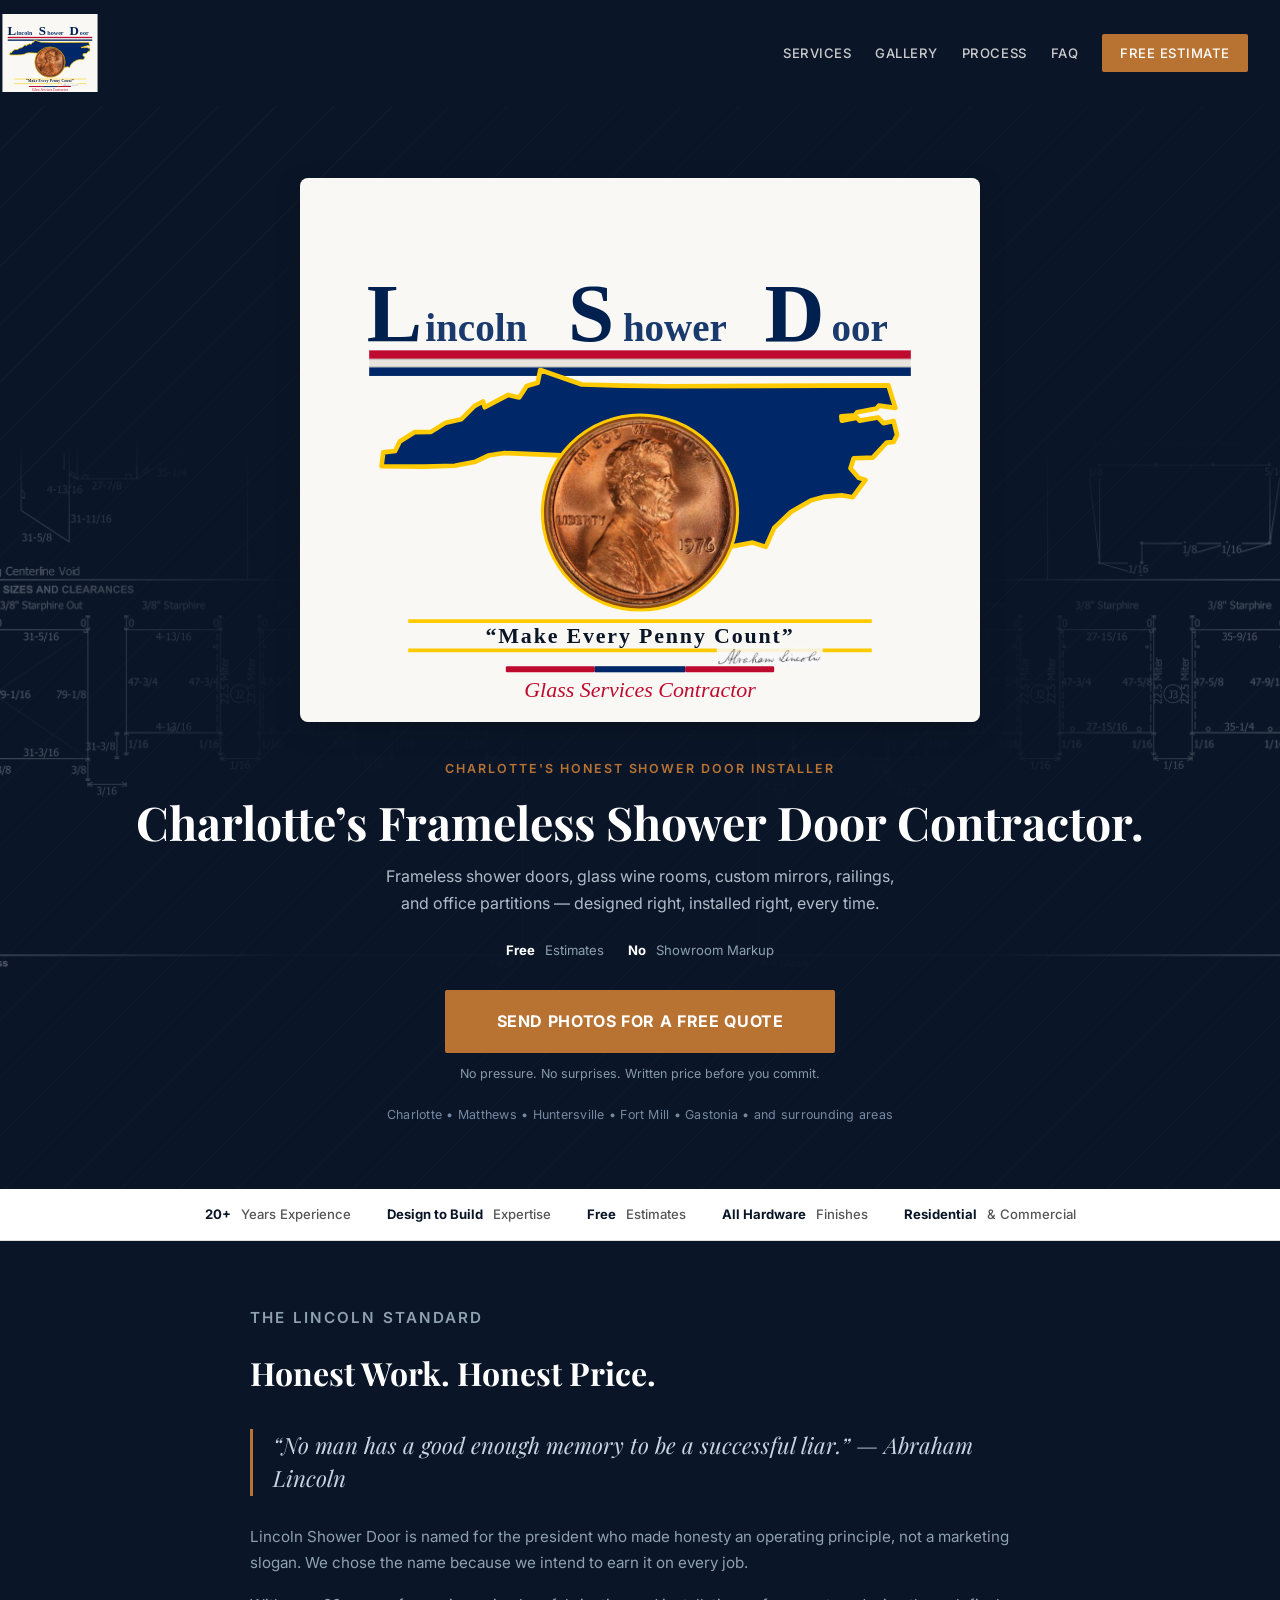
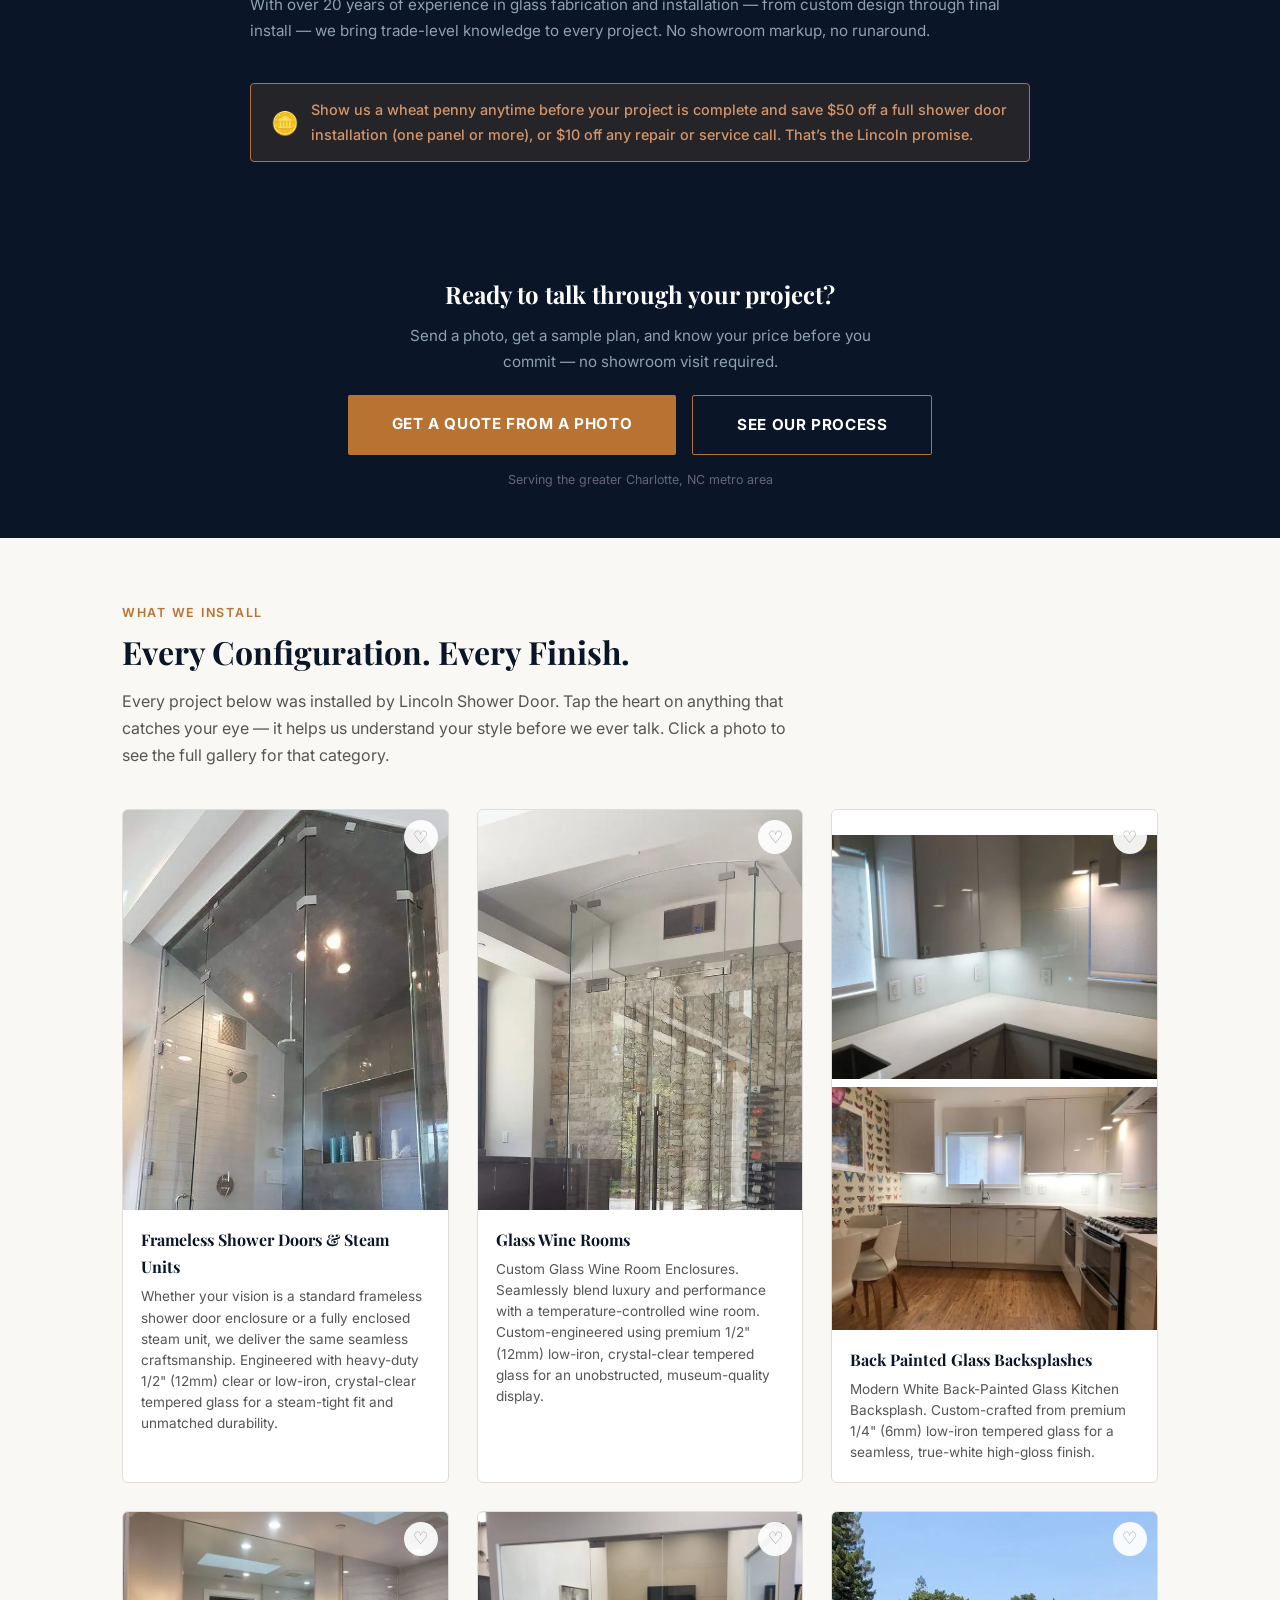
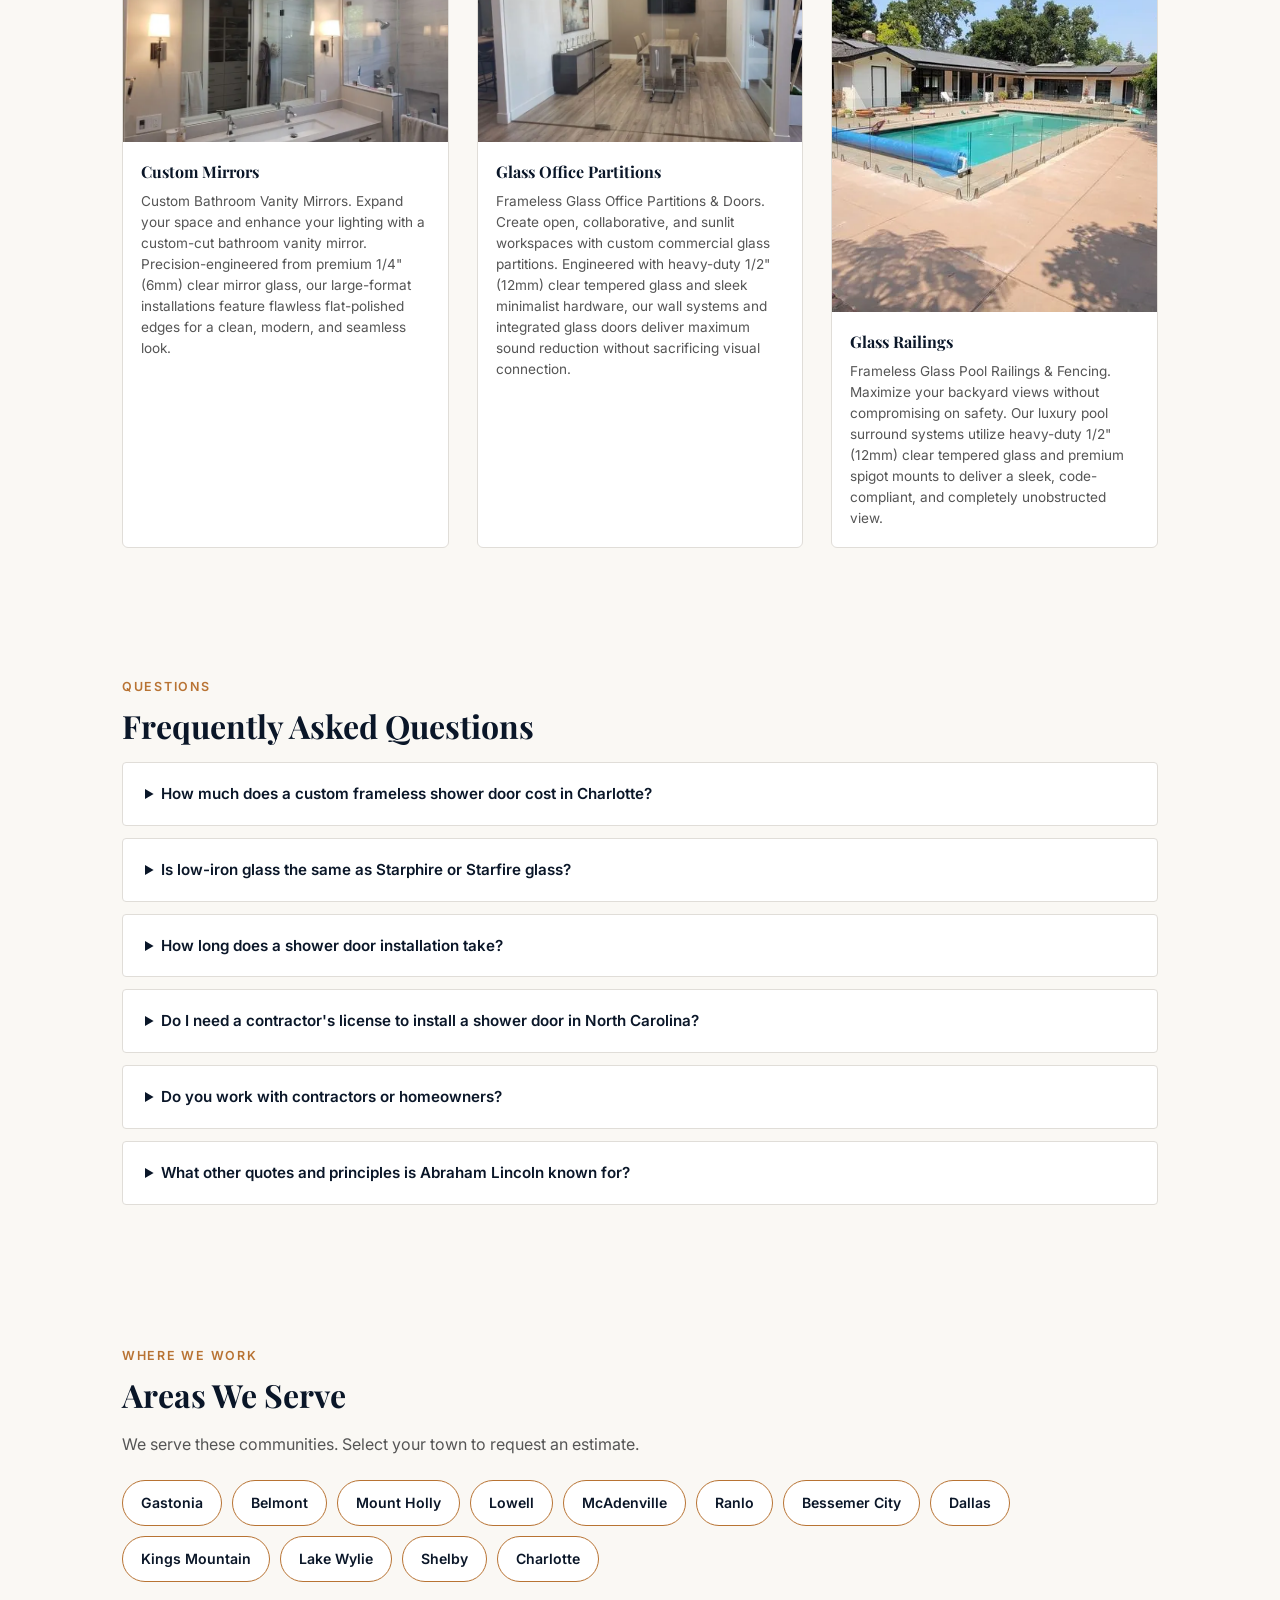
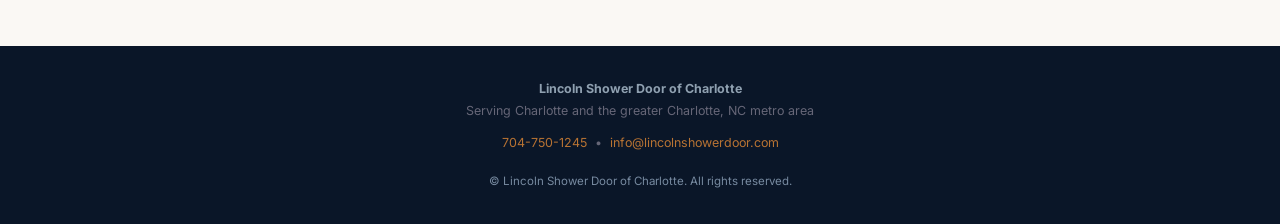
==== commit d3c1fb2b: "Publish project gallery, service-area pages and homepage performance updates" ====
--- a/index.html
+++ b/index.html
@@ -8,13 +8,25 @@
 <link rel="canonical" href="https://lincolnshowerdoor.com/">
 <link rel="preconnect" href="https://fonts.googleapis.com">
 <link rel="preconnect" href="https://fonts.gstatic.com" crossorigin>
-<link rel="stylesheet" href="https://fonts.googleapis.com/css2?family=Playfair+Display:wght@700&family=Inter:wght@400;500;600&display=swap">
+<link rel="preload" as="image" href="blueprint-watermark.webp" type="image/webp" fetchpriority="high">
+<link rel="stylesheet" href="https://fonts.googleapis.com/css2?family=Playfair+Display:wght@700&family=Inter:wght@400;500;600&display=swap" media="print" onload="this.media='all'">
+<noscript><link rel="stylesheet" href="https://fonts.googleapis.com/css2?family=Playfair+Display:wght@700&family=Inter:wght@400;500;600&display=swap"></noscript>
 <meta name="description" content="Charlotte, NC's frameless shower door and custom glass contractor. Frameless shower doors, steam units, glass wine rooms, mirrors, railings, office partitions, and back painted glass backsplashes. 20+ years of glass fabrication and installation experience.">
+<meta name="robots" content="index,follow,max-image-preview:large">
+<meta property="og:type" content="website">
+<meta property="og:site_name" content="Lincoln Shower Door of Charlotte">
+<meta property="og:title" content="Lincoln Shower Door of Charlotte | Custom Frameless Glass Contractor">
+<meta property="og:description" content="Charlotte, NC's frameless shower door and custom glass contractor. Frameless shower doors, steam units, glass wine rooms, mirrors, railings, office partitions, and back painted glass backsplashes. 20+ years of glass fabrication and installation experience.">
+<meta property="og:url" content="https://lincolnshowerdoor.com/">
+<meta property="og:image" content="https://lincolnshowerdoor.com/gallery-steam-shower-enclosure-charlotte-nc.jpg">
+<meta property="og:image:alt" content="Custom frameless glass steam shower enclosure">
+<meta name="twitter:card" content="summary_large_image">
 
 <script type="application/ld+json">
 {
   "@context": "https://schema.org",
   "@type": "LocalBusiness",
+  "@id": "https://lincolnshowerdoor.com/#business",
   "name": "Lincoln Shower Door of Charlotte",
   "description": "Custom frameless glass shower doors, wine rooms, mirrors, railings, office partitions, and back painted glass backsplashes serving the Charlotte, NC metro area.",
   "telephone": "+1-704-750-1245",
@@ -97,7 +109,7 @@
 .nav-toggle[aria-expanded="true"] span::before{top:0;transform:rotate(45deg)}
 .nav-toggle[aria-expanded="true"] span::after{top:0;transform:rotate(-45deg)}
 
-.hero{background-color:var(--navy);background-image:linear-gradient(90deg, rgba(10,22,40,0.25) 0%, rgba(10,22,40,0.97) 22%, rgba(10,22,40,0.97) 78%, rgba(10,22,40,0.25) 100%),url('blueprint-watermark.png'),url('blueprint-watermark.png');background-repeat:no-repeat,no-repeat,no-repeat;background-position:center,left -80px top 60%,right -80px top 60%;background-size:100% 100%,640px auto,640px auto;color:#fff;padding:72px 32px 64px;text-align:center;position:relative;overflow:hidden}
+.hero{background-color:var(--navy);background-image:linear-gradient(90deg, rgba(10,22,40,0.25) 0%, rgba(10,22,40,0.97) 22%, rgba(10,22,40,0.97) 78%, rgba(10,22,40,0.25) 100%),url('blueprint-watermark.webp'),url('blueprint-watermark.webp');background-repeat:no-repeat,no-repeat,no-repeat;background-position:center,left -80px top 60%,right -80px top 60%;background-size:100% 100%,640px auto,640px auto;color:#fff;padding:72px 32px 64px;text-align:center;position:relative;overflow:hidden}
 @media (max-width:900px){.hero{background-size:100% 100%,380px auto,380px auto}}
 .hero::before{content:'';position:absolute;inset:0;background:repeating-linear-gradient(-45deg,transparent,transparent 40px,rgba(184,115,51,0.04) 40px,rgba(184,115,51,0.04) 41px)}
 .hero>*{position:relative;z-index:1}
@@ -148,6 +160,7 @@
 .gallery-grid{display:grid;grid-template-columns:repeat(3,1fr);gap:28px;margin-top:32px}
 .gallery-item{background:#fff;border:1px solid var(--border);border-radius:6px;overflow:hidden;display:flex;flex-direction:column}
 .gallery-photo{position:relative;height:400px;background:#ddd}
+.gallery-photo picture,.photo-pair picture{display:contents}
 .gallery-photo img{width:100%;height:100%;object-fit:cover;display:block;object-position:center 50%}
 .gallery-item[data-id="steam-shower"] .gallery-photo img{object-position:center top}
 .gallery-item[data-id="wine-room"] .gallery-photo img{object-position:center top;transform:scale(1.18);transform-origin:center top}
@@ -204,12 +217,18 @@
   a.mobile-contact{display:inline-block}
   .sticky-cta{display:flex}
 }
+.sticky-cta{gap:20px}.sticky-cta a:first-child{flex:1}.sticky-cta a{letter-spacing:0}
+.vision-tray{text-decoration:none}
+@media(max-width:600px){.sticky-cta{padding:14px 16px}.sticky-cta a{font-size:.75rem}.hero-cta-primary{min-width:0;width:100%;max-width:360px;padding:18px 14px;font-size:.87rem}.hero>.mobile-contact{flex-direction:row;justify-content:center;margin-top:14px;gap:12px}.hero>.mobile-contact .btn-secondary{min-width:0;padding:10px 20px;font-size:.82rem}.vision-tray{bottom:78px}}
+.town-chips{display:flex;flex-wrap:wrap;gap:10px;margin-top:22px}
+.town-chip{display:inline-block;padding:10px 18px;border:1px solid var(--penny);border-radius:999px;color:var(--navy);background:#fff;text-decoration:none;font-weight:600;font-size:.88rem;transition:background .2s}
+.town-chip:hover{background:rgba(184,115,51,.12)}
 </style>
 </head>
 <body>
 
 <div class="sticky-cta">
-  <a href="tel:+17047501245">Call for a Free Estimate</a> <a href="sms:+17047501245">Text a Photo &rarr;</a>
+  <a href="estimate.html">Upload Photos &middot; Free Quote</a><a href="tel:+17047501245">Call</a><a href="sms:+17047501245">Text</a>
 </div>
 
 <nav>
@@ -217,7 +236,7 @@
   <button class="nav-toggle" id="navToggle" aria-label="Menu" aria-expanded="false" aria-controls="navLinks"><span></span></button>
   <div class="nav-links" id="navLinks">
     <a href="#services">Services</a>
-    <a href="#gallery">Gallery</a>
+    <a href="gallery.html">Gallery</a>
     <a href="process.html">Process</a>
     <a href="#faq">FAQ</a>
     <a href="estimate.html" class="nav-cta">Free Estimate</a>
@@ -236,9 +255,9 @@
     <div class="hero-trust-item"><strong>Free</strong>&nbsp;Estimates</div>
     <div class="hero-trust-item"><strong>No</strong>&nbsp;Showroom Markup</div>
   </div>
-  <a href="estimate.html" class="hero-cta-primary desktop-contact">Get a Free Estimate</a>
+  <a href="estimate.html" class="hero-cta-primary">Send Photos for a Free Quote</a>
   <div class="mobile-contact">
-    <a href="tel:+17047501245" class="hero-cta-primary">Call for a Free Estimate</a>
+    <a href="tel:+17047501245" class="btn-secondary">Call</a>
     <a href="sms:+17047501245" class="btn-secondary">Text a Photo</a>
   </div>
   <p class="hero-cta-sub">No pressure. No surprises. Written price before you commit.</p>
@@ -288,11 +307,11 @@
 
     <div class="gallery-item" data-id="steam-shower">
       <div class="gallery-photo">
-      <a class="tile-link" href="process.html?style=steam-showers" aria-label="See more Frameless Shower Doors & Steam Units"></a>
-      <img src="gallery-steam-shower-enclosure-charlotte-nc.jpg" loading="lazy" alt="Custom frameless glass steam shower enclosure Charlotte NC">
+      <a class="tile-link" href="gallery.html#frameless-showers" aria-label="See more Frameless Shower Doors & Steam Units"></a>
+      <picture><source srcset="gallery-steam-shower-enclosure-charlotte-nc.webp" type="image/webp"><img src="gallery-steam-shower-enclosure-charlotte-nc.jpg" loading="lazy" alt="Custom frameless glass steam shower enclosure Charlotte NC"></picture>
       <button class="heart-btn" onclick="toggleSave(event,'steam-shower','Frameless Shower Doors & Steam Units')">&#9825;</button>
       </div>
-      <div class="comment-box"><input type="text" placeholder="What caught your eye here?" onkeydown="if(event.key==='Enter')saveComment(event,'steam-shower')"></div>
+      <div class="comment-box"><input type="text" placeholder="What caught your eye here?" oninput="saveComment(event,'steam-shower')"></div>
       <div class="gallery-text">
         <h3>Frameless Shower Doors & Steam Units</h3>
         <p>Whether your vision is a standard frameless shower door enclosure or a fully enclosed steam unit, we deliver the same seamless craftsmanship. Engineered with heavy-duty 1/2" (12mm) clear or low-iron, crystal-clear tempered glass for a steam-tight fit and unmatched durability.</p>
@@ -301,11 +320,11 @@
 
     <div class="gallery-item" data-id="wine-room">
       <div class="gallery-photo">
-      <a class="tile-link" href="process.html?style=glass-wine-rooms" aria-label="See more Glass Wine Rooms"></a>
-      <img src="gallery-glass-wine-room-charlotte-nc.jpg" loading="lazy" alt="Custom glass wine room enclosure Charlotte NC">
+      <a class="tile-link" href="gallery.html#wine-rooms" aria-label="See more Glass Wine Rooms"></a>
+      <picture><source srcset="gallery-glass-wine-room-charlotte-nc.webp" type="image/webp"><img src="gallery-glass-wine-room-charlotte-nc.jpg" loading="lazy" alt="Custom glass wine room enclosure Charlotte NC"></picture>
       <button class="heart-btn" onclick="toggleSave(event,'wine-room','Glass Wine Rooms')">&#9825;</button>
       </div>
-      <div class="comment-box"><input type="text" placeholder="What caught your eye here?" onkeydown="if(event.key==='Enter')saveComment(event,'wine-room')"></div>
+      <div class="comment-box"><input type="text" placeholder="What caught your eye here?" oninput="saveComment(event,'wine-room')"></div>
       <div class="gallery-text">
         <h3>Glass Wine Rooms</h3>
         <p>Custom Glass Wine Room Enclosures. Seamlessly blend luxury and performance with a temperature-controlled wine room. Custom-engineered using premium 1/2" (12mm) low-iron, crystal-clear tempered glass for an unobstructed, museum-quality display.</p>
@@ -314,11 +333,11 @@
 
     <div class="gallery-item" data-id="backsplash">
       <div class="gallery-photo">
-      <a class="tile-link" href="process.html?style=painted-backsplashes" aria-label="See more Back Painted Glass Backsplashes"></a>
-      <div class="photo-pair"><img src="gallery-backpainted-glass-backsplash-charlotte-nc-1.jpg" loading="lazy" alt="White back painted glass kitchen backsplash Charlotte NC"><img src="gallery-backpainted-glass-backsplash-charlotte-nc-2.jpg" loading="lazy" alt="Back painted glass kitchen backsplash behind sink Charlotte NC"></div>
+      <a class="tile-link" href="gallery.html#back-painted-glass" aria-label="See more Back Painted Glass Backsplashes"></a>
+      <div class="photo-pair"><picture><source srcset="gallery-backpainted-glass-backsplash-charlotte-nc-1.webp" type="image/webp"><img src="gallery-backpainted-glass-backsplash-charlotte-nc-1.jpg" loading="lazy" alt="White back painted glass kitchen backsplash Charlotte NC"></picture><picture><source srcset="gallery-backpainted-glass-backsplash-charlotte-nc-2.webp" type="image/webp"><img src="gallery-backpainted-glass-backsplash-charlotte-nc-2.jpg" loading="lazy" alt="Back painted glass kitchen backsplash behind sink Charlotte NC"></picture></div>
       <button class="heart-btn" onclick="toggleSave(event,'backsplash','Back Painted Glass Backsplashes')">&#9825;</button>
       </div>
-      <div class="comment-box"><input type="text" placeholder="What caught your eye here?" onkeydown="if(event.key==='Enter')saveComment(event,'backsplash')"></div>
+      <div class="comment-box"><input type="text" placeholder="What caught your eye here?" oninput="saveComment(event,'backsplash')"></div>
       <div class="gallery-text">
         <h3>Back Painted Glass Backsplashes</h3>
         <p>Modern White Back-Painted Glass Kitchen Backsplash. Custom-crafted from premium 1/4" (6mm) low-iron tempered glass for a seamless, true-white high-gloss finish.</p>
@@ -327,11 +346,11 @@
 
     <div class="gallery-item" data-id="mirror">
       <div class="gallery-photo">
-      <a class="tile-link" href="process.html?style=custom-mirrors" aria-label="See more Custom Mirrors"></a>
-      <img src="gallery-custom-vanity-mirror-charlotte-nc.jpg" loading="lazy" alt="Custom bathroom vanity mirror Charlotte NC">
+      <a class="tile-link" href="gallery.html#mirrors-and-glass-shelves" aria-label="See more Custom Mirrors"></a>
+      <picture><source srcset="gallery-custom-vanity-mirror-charlotte-nc.webp" type="image/webp"><img src="gallery-custom-vanity-mirror-charlotte-nc.jpg" loading="lazy" alt="Custom bathroom vanity mirror Charlotte NC"></picture>
       <button class="heart-btn" onclick="toggleSave(event,'mirror','Custom Mirrors')">&#9825;</button>
       </div>
-      <div class="comment-box"><input type="text" placeholder="What caught your eye here?" onkeydown="if(event.key==='Enter')saveComment(event,'mirror')"></div>
+      <div class="comment-box"><input type="text" placeholder="What caught your eye here?" oninput="saveComment(event,'mirror')"></div>
       <div class="gallery-text">
         <h3>Custom Mirrors</h3>
         <p>Custom Bathroom Vanity Mirrors. Expand your space and enhance your lighting with a custom-cut bathroom vanity mirror. Precision-engineered from premium 1/4" (6mm) clear mirror glass, our large-format installations feature flawless flat-polished edges for a clean, modern, and seamless look.</p>
@@ -340,11 +359,11 @@
 
     <div class="gallery-item" data-id="office">
       <div class="gallery-photo">
-      <a class="tile-link" href="process.html?style=glass-office-partitions" aria-label="See more Glass Office Partitions"></a>
-      <img src="gallery-glass-office-partitions-charlotte-nc.jpg" loading="lazy" alt="Frameless glass office partitions Charlotte NC">
+      <a class="tile-link" href="gallery.html#offices-and-commercial" aria-label="See more Glass Office Partitions"></a>
+      <picture><source srcset="gallery-glass-office-partitions-charlotte-nc.webp" type="image/webp"><img src="gallery-glass-office-partitions-charlotte-nc.jpg" loading="lazy" alt="Frameless glass office partitions Charlotte NC"></picture>
       <button class="heart-btn" onclick="toggleSave(event,'office','Glass Office Partitions')">&#9825;</button>
       </div>
-      <div class="comment-box"><input type="text" placeholder="What caught your eye here?" onkeydown="if(event.key==='Enter')saveComment(event,'office')"></div>
+      <div class="comment-box"><input type="text" placeholder="What caught your eye here?" oninput="saveComment(event,'office')"></div>
       <div class="gallery-text">
         <h3>Glass Office Partitions</h3>
         <p>Frameless Glass Office Partitions & Doors. Create open, collaborative, and sunlit workspaces with custom commercial glass partitions. Engineered with heavy-duty 1/2" (12mm) clear tempered glass and sleek minimalist hardware, our wall systems and integrated glass doors deliver maximum sound reduction without sacrificing visual connection.</p>
@@ -353,11 +372,11 @@
 
     <div class="gallery-item" data-id="railing">
       <div class="gallery-photo">
-      <a class="tile-link" href="process.html?style=glass-railings" aria-label="See more Glass Railings"></a>
-      <img src="gallery-glass-pool-railing-charlotte-nc.jpg" loading="lazy" alt="Frameless glass pool railing Charlotte NC">
+      <a class="tile-link" href="gallery.html#glass-railings" aria-label="See more Glass Railings"></a>
+      <picture><source srcset="gallery-glass-pool-railing-charlotte-nc.webp" type="image/webp"><img src="gallery-glass-pool-railing-charlotte-nc.jpg" loading="lazy" alt="Frameless glass pool railing Charlotte NC"></picture>
       <button class="heart-btn" onclick="toggleSave(event,'railing','Glass Railings')">&#9825;</button>
       </div>
-      <div class="comment-box"><input type="text" placeholder="What caught your eye here?" onkeydown="if(event.key==='Enter')saveComment(event,'railing')"></div>
+      <div class="comment-box"><input type="text" placeholder="What caught your eye here?" oninput="saveComment(event,'railing')"></div>
       <div class="gallery-text">
         <h3>Glass Railings</h3>
         <p>Frameless Glass Pool Railings & Fencing. Maximize your backyard views without compromising on safety. Our luxury pool surround systems utilize heavy-duty 1/2" (12mm) clear tempered glass and premium spigot mounts to deliver a sleek, code-compliant, and completely unobstructed view.</p>
@@ -410,6 +429,26 @@
   </details>
 </section>
 
+<section class="section-wrap" id="areas">
+  <p class="section-label">Where We Work</p>
+  <h2>Areas We Serve</h2>
+  <p class="intro-text" style="margin-bottom:0">We serve these communities. Select your town to request an estimate.</p>
+  <div class="town-chips">
+    <a class="town-chip" href="shower-doors-gastonia.html" aria-label="Frameless shower doors in Gastonia, NC">Gastonia</a>
+    <a class="town-chip" href="shower-doors-belmont.html" aria-label="Frameless shower doors in Belmont, NC">Belmont</a>
+    <a class="town-chip" href="estimate.html" aria-label="Request an estimate in Mount Holly">Mount Holly</a>
+    <a class="town-chip" href="estimate.html" aria-label="Request an estimate in Lowell">Lowell</a>
+    <a class="town-chip" href="estimate.html" aria-label="Request an estimate in McAdenville">McAdenville</a>
+    <a class="town-chip" href="estimate.html" aria-label="Request an estimate in Ranlo">Ranlo</a>
+    <a class="town-chip" href="estimate.html" aria-label="Request an estimate in Bessemer City">Bessemer City</a>
+    <a class="town-chip" href="estimate.html" aria-label="Request an estimate in Dallas">Dallas</a>
+    <a class="town-chip" href="estimate.html" aria-label="Request an estimate in Kings Mountain">Kings Mountain</a>
+    <a class="town-chip" href="estimate.html" aria-label="Request an estimate in Lake Wylie">Lake Wylie</a>
+    <a class="town-chip" href="estimate.html" aria-label="Request an estimate in Shelby">Shelby</a>
+    <a class="town-chip" href="estimate.html" aria-label="Request an estimate in Charlotte">Charlotte</a>
+  </div>
+</section>
+
 </main>
 
 <footer id="contact">
@@ -423,10 +462,10 @@
   <p style="margin-top:16px;font-size:0.72rem;color:#778aa0">&copy; Lincoln Shower Door of Charlotte. All rights reserved.</p>
 </footer>
 
-<div class="vision-tray" id="visionTray" onclick="location.href='estimate.html'">
+<a class="vision-tray" id="visionTray" href="estimate.html">
   <span class="count" id="visionCount">0</span>
   <span>Saved &mdash; view your picks</span>
-</div>
+</a>
 
 <script>
 function getSaved() {
@@ -469,7 +508,6 @@
   const item = saved.find(s => s.id === id);
   if (item) item.comment = val;
   setSaved(saved);
-  evt.target.blur();
 }
 document.addEventListener('DOMContentLoaded', () => {
   getSaved().forEach(s => {
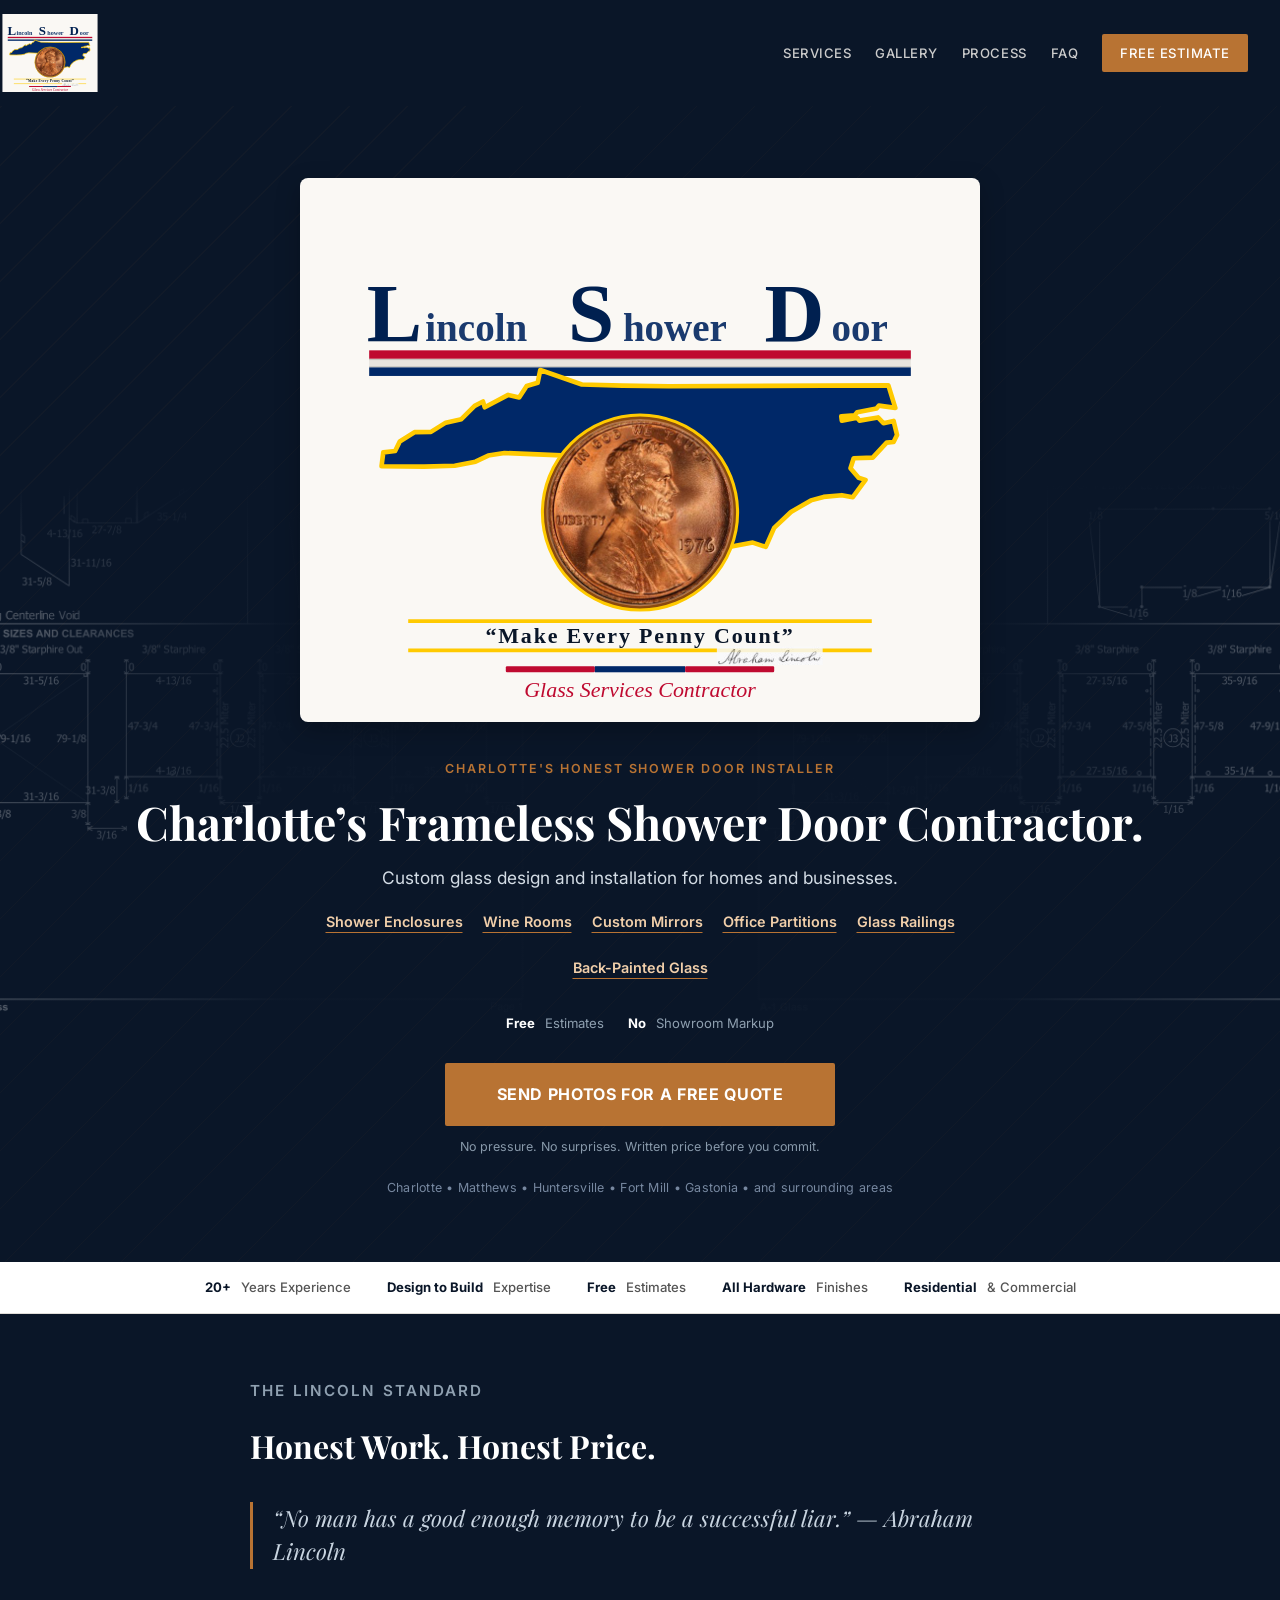
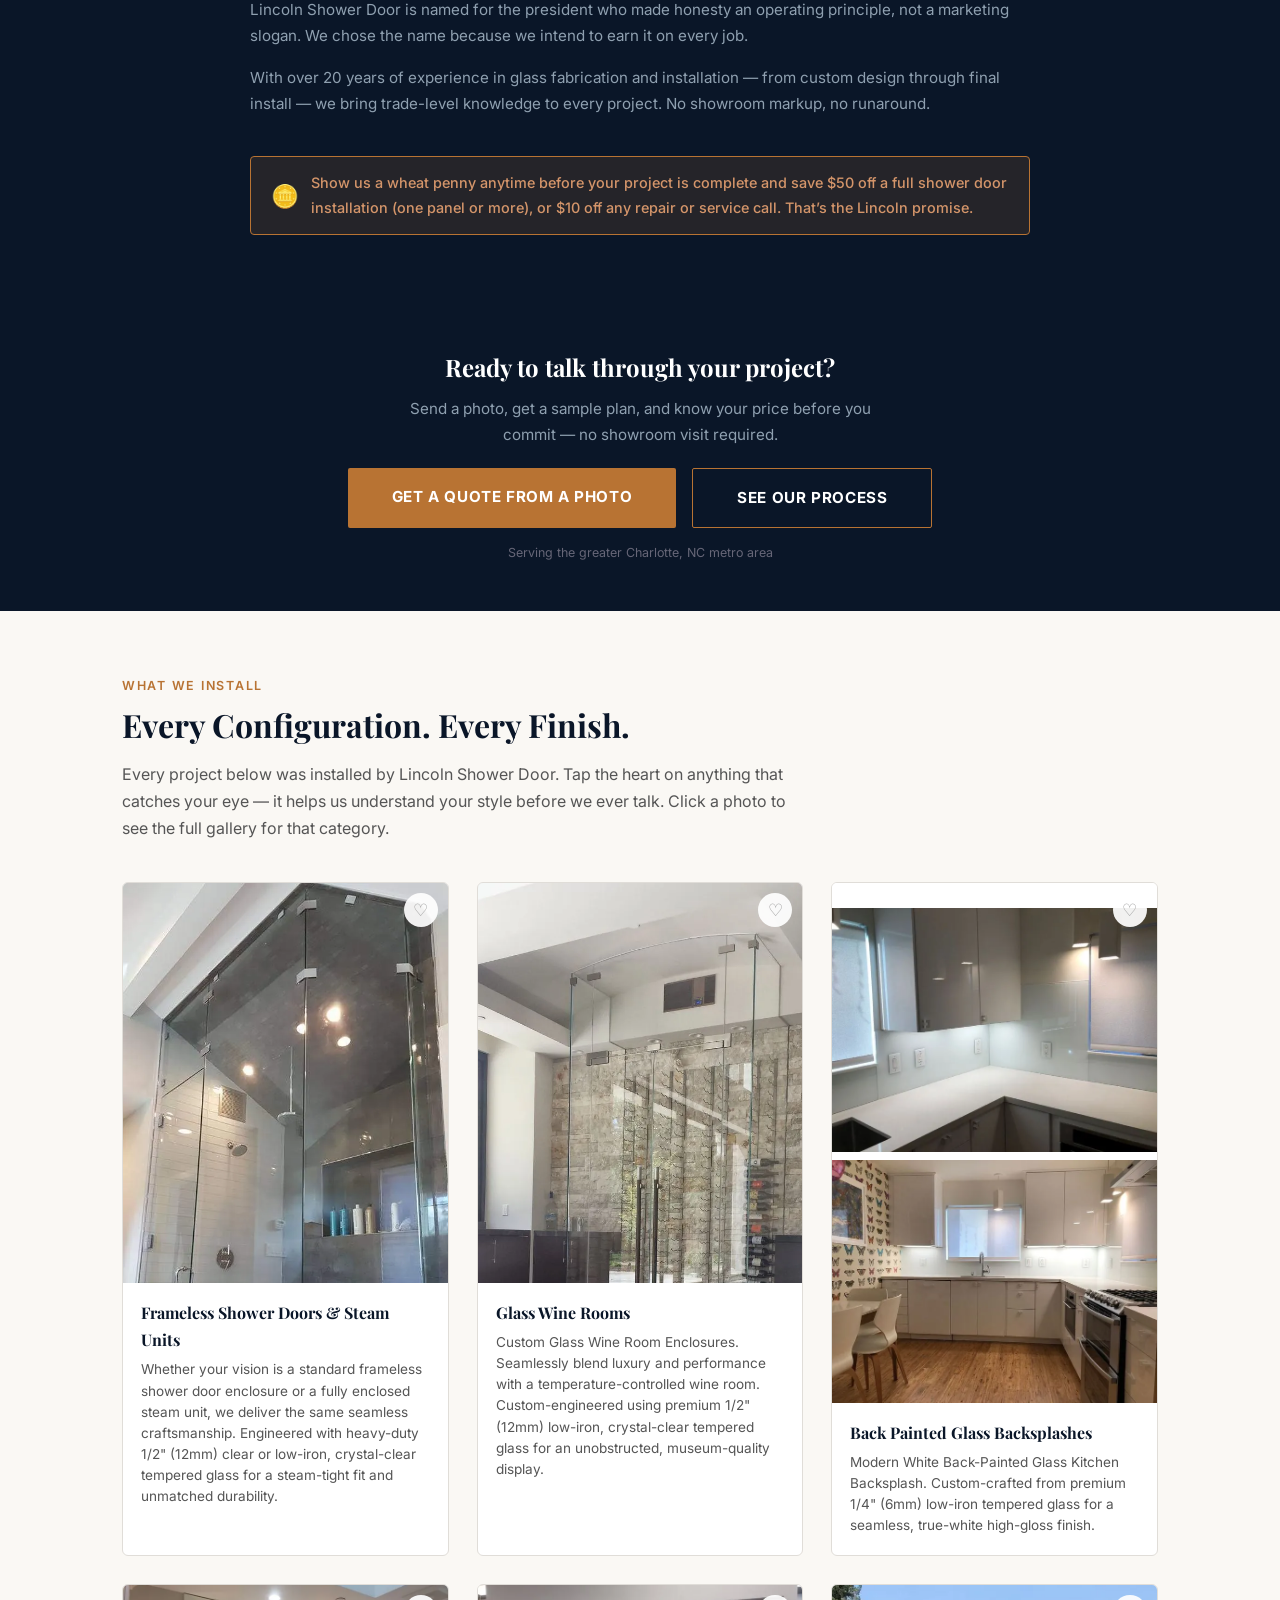
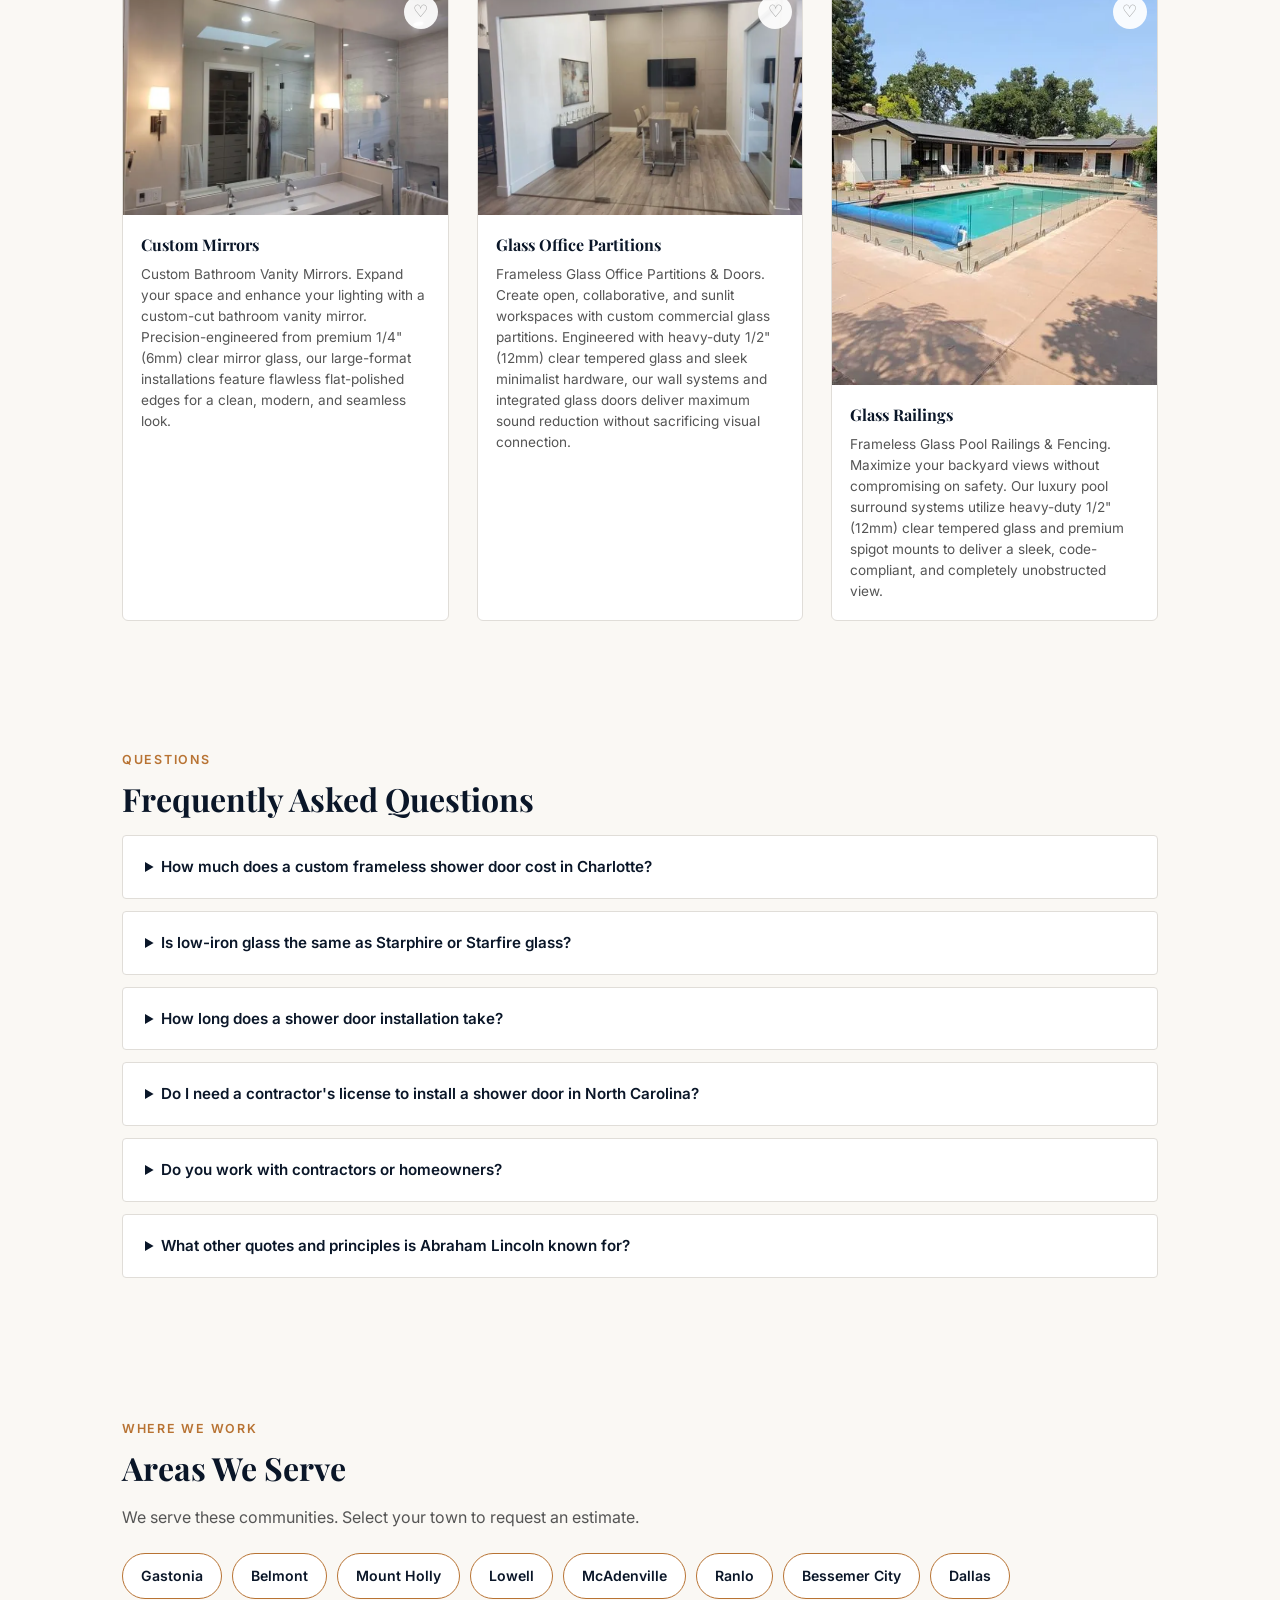
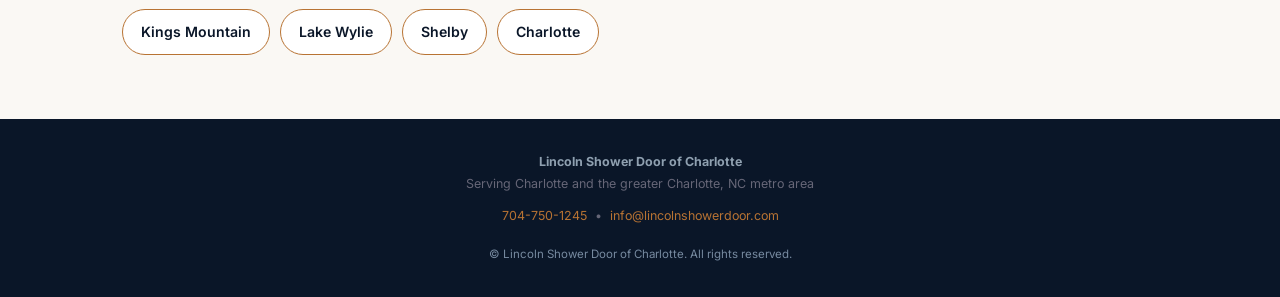
==== commit ceaa6091: "Clarify custom glass services in homepage hero with gallery category links" ====
--- a/index.html
+++ b/index.html
@@ -223,6 +223,7 @@
 .town-chips{display:flex;flex-wrap:wrap;gap:10px;margin-top:22px}
 .town-chip{display:inline-block;padding:10px 18px;border:1px solid var(--penny);border-radius:999px;color:var(--navy);background:#fff;text-decoration:none;font-weight:600;font-size:.88rem;transition:background .2s}
 .town-chip:hover{background:rgba(184,115,51,.12)}
+.hero .hero-services-intro{margin-bottom:8px;max-width:640px;color:#d4dde6;font-size:1.08rem}.hero-service-links{display:flex;flex-wrap:wrap;justify-content:center;gap:2px 16px;max-width:710px;margin:0 auto 22px}.hero-service-links a{display:inline-flex;align-items:center;min-height:44px;padding:6px 2px;color:#f1cfaa;font-size:.9rem;font-weight:600;text-decoration:underline;text-decoration-color:#b87333;text-underline-offset:5px}.hero-service-links a:hover{color:#fff;text-decoration-color:#fff}.hero-service-links a:focus-visible{outline:3px solid #d4956a;outline-offset:4px;border-radius:2px}@media(max-width:600px){.hero .hero-services-intro{font-size:1rem}.hero-service-links{column-gap:16px;row-gap:0}.hero-service-links a{font-size:.85rem}}
 </style>
 </head>
 <body>
@@ -250,7 +251,15 @@
   <div class="hero-logo-card"><img src="lincoln-shower-door-logo.svg" width="500" height="410" alt="Lincoln Shower Door of Charlotte logo"></div>
   <p class="hero-eyebrow">Charlotte's Honest Shower Door Installer</p>
   <h1>Charlotte&rsquo;s Frameless Shower Door Contractor.</h1>
-  <p class="hero-sub">Frameless shower doors, glass wine rooms, custom mirrors, railings, and office partitions &mdash; designed right, installed right, every time.</p>
+  <p class="hero-sub hero-services-intro">Custom glass design and installation for homes and businesses.</p>
+  <div class="hero-service-links" role="group" aria-label="Explore our glass services">
+    <a href="gallery.html#frameless-showers">Shower Enclosures</a>
+    <a href="gallery.html#wine-rooms">Wine Rooms</a>
+    <a href="gallery.html#mirrors-and-glass-shelves">Custom Mirrors</a>
+    <a href="gallery.html#offices-and-commercial">Office Partitions</a>
+    <a href="gallery.html#glass-railings">Glass Railings</a>
+    <a href="gallery.html#back-painted-glass">Back-Painted Glass</a>
+  </div>
   <div class="hero-trust">
     <div class="hero-trust-item"><strong>Free</strong>&nbsp;Estimates</div>
     <div class="hero-trust-item"><strong>No</strong>&nbsp;Showroom Markup</div>
@@ -542,3 +551,4 @@
 
 </body>
 </html>
+
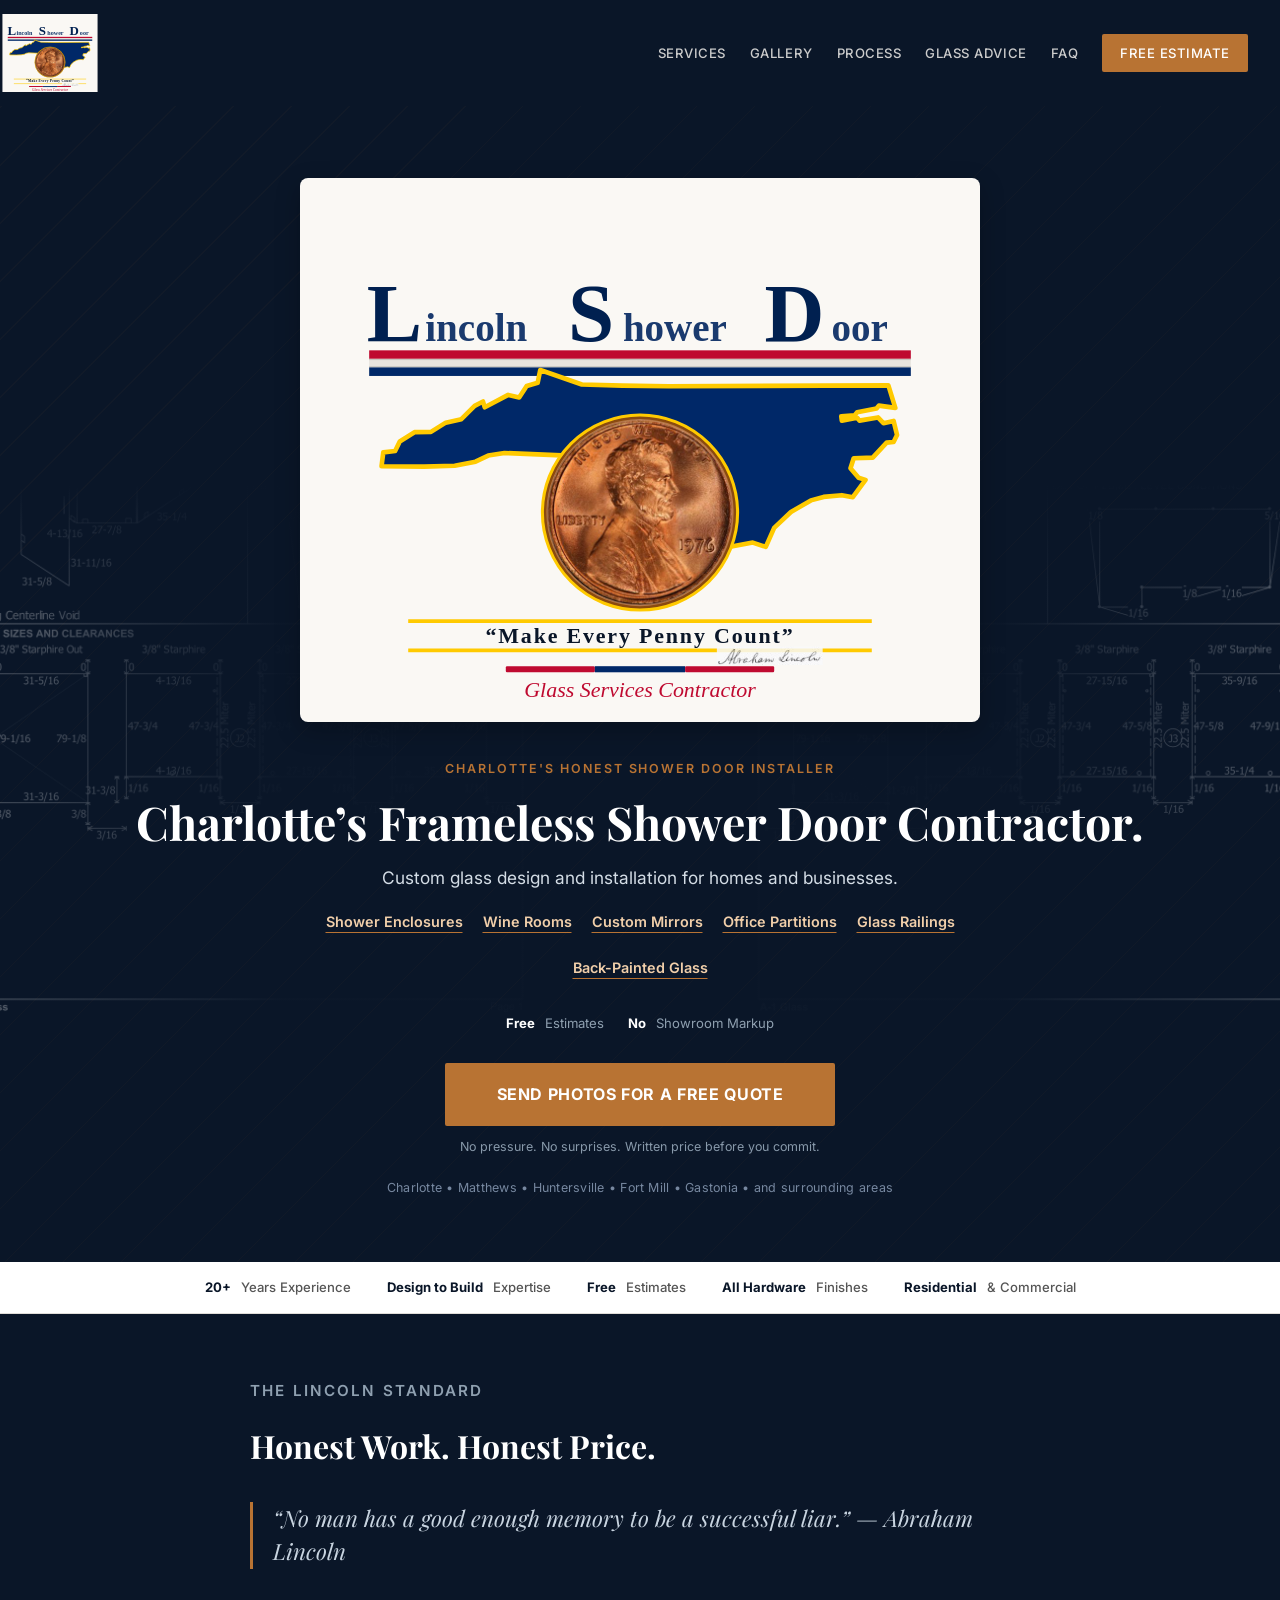
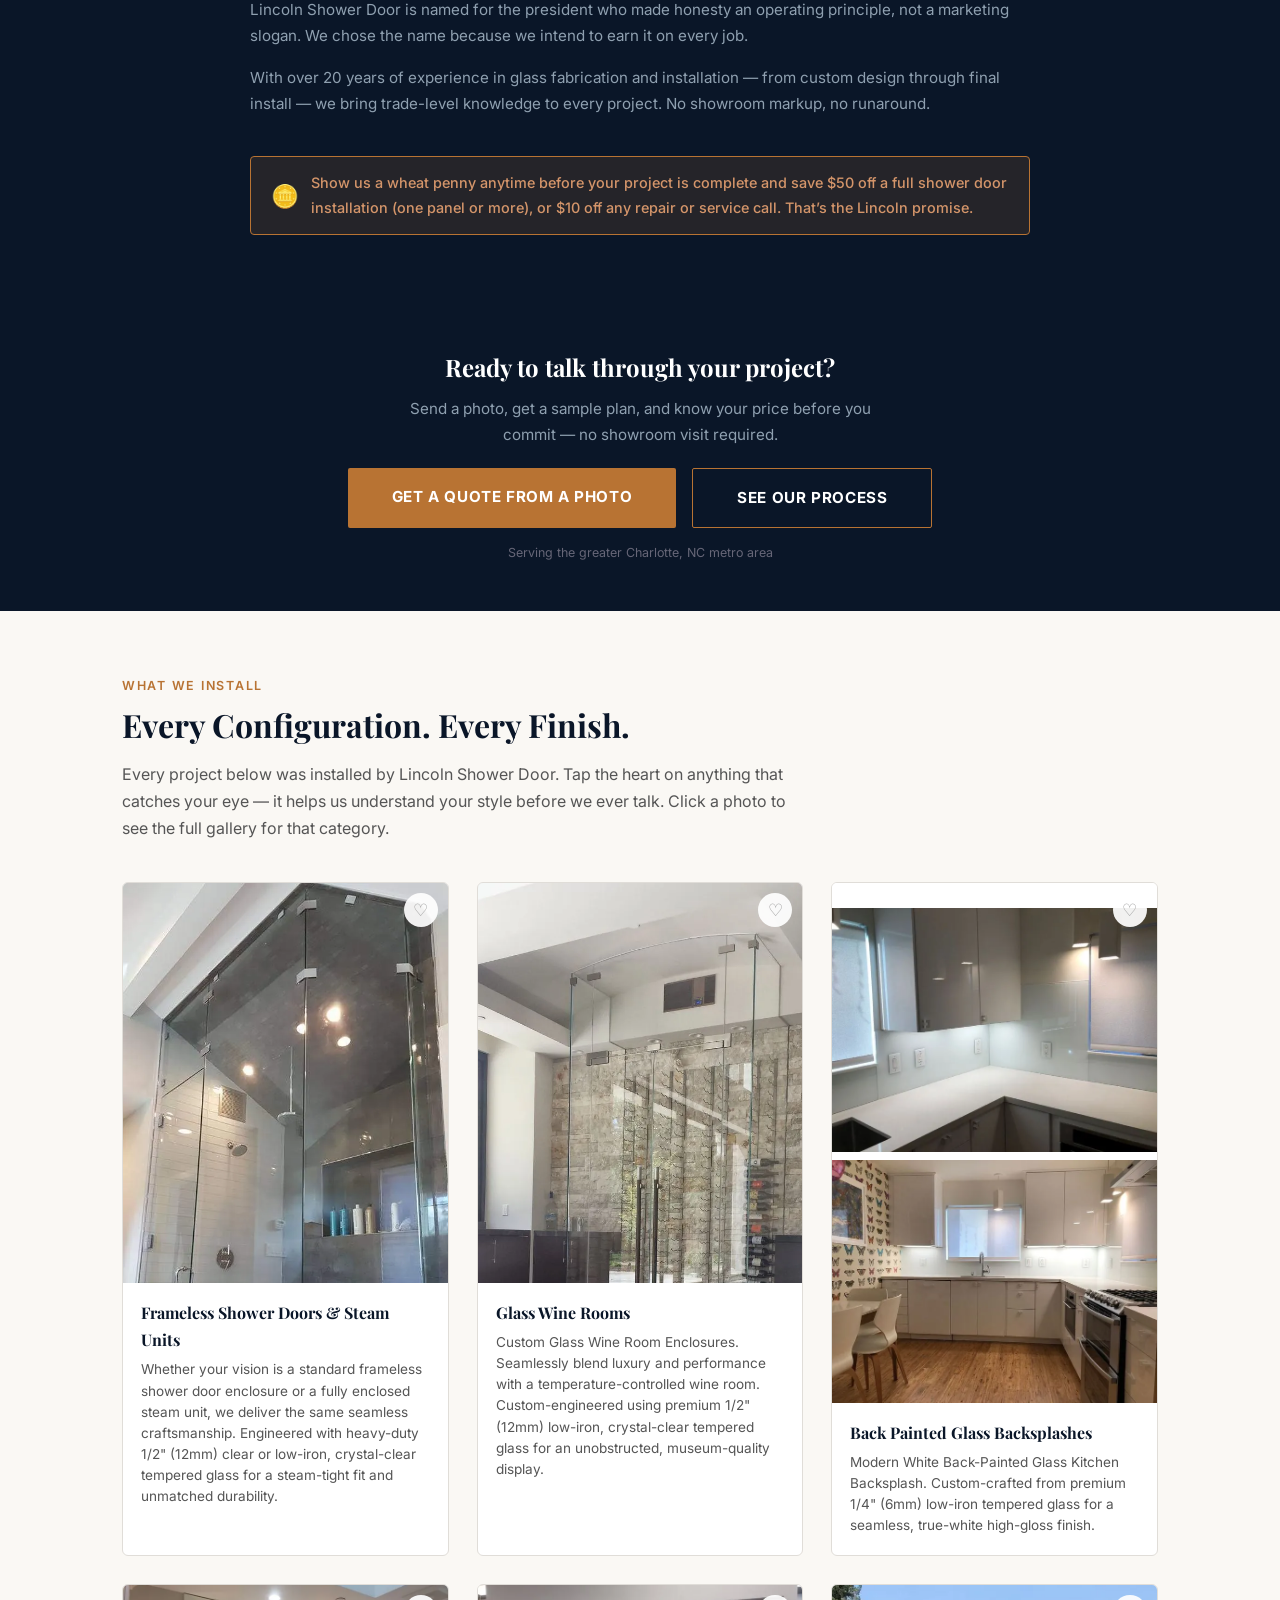
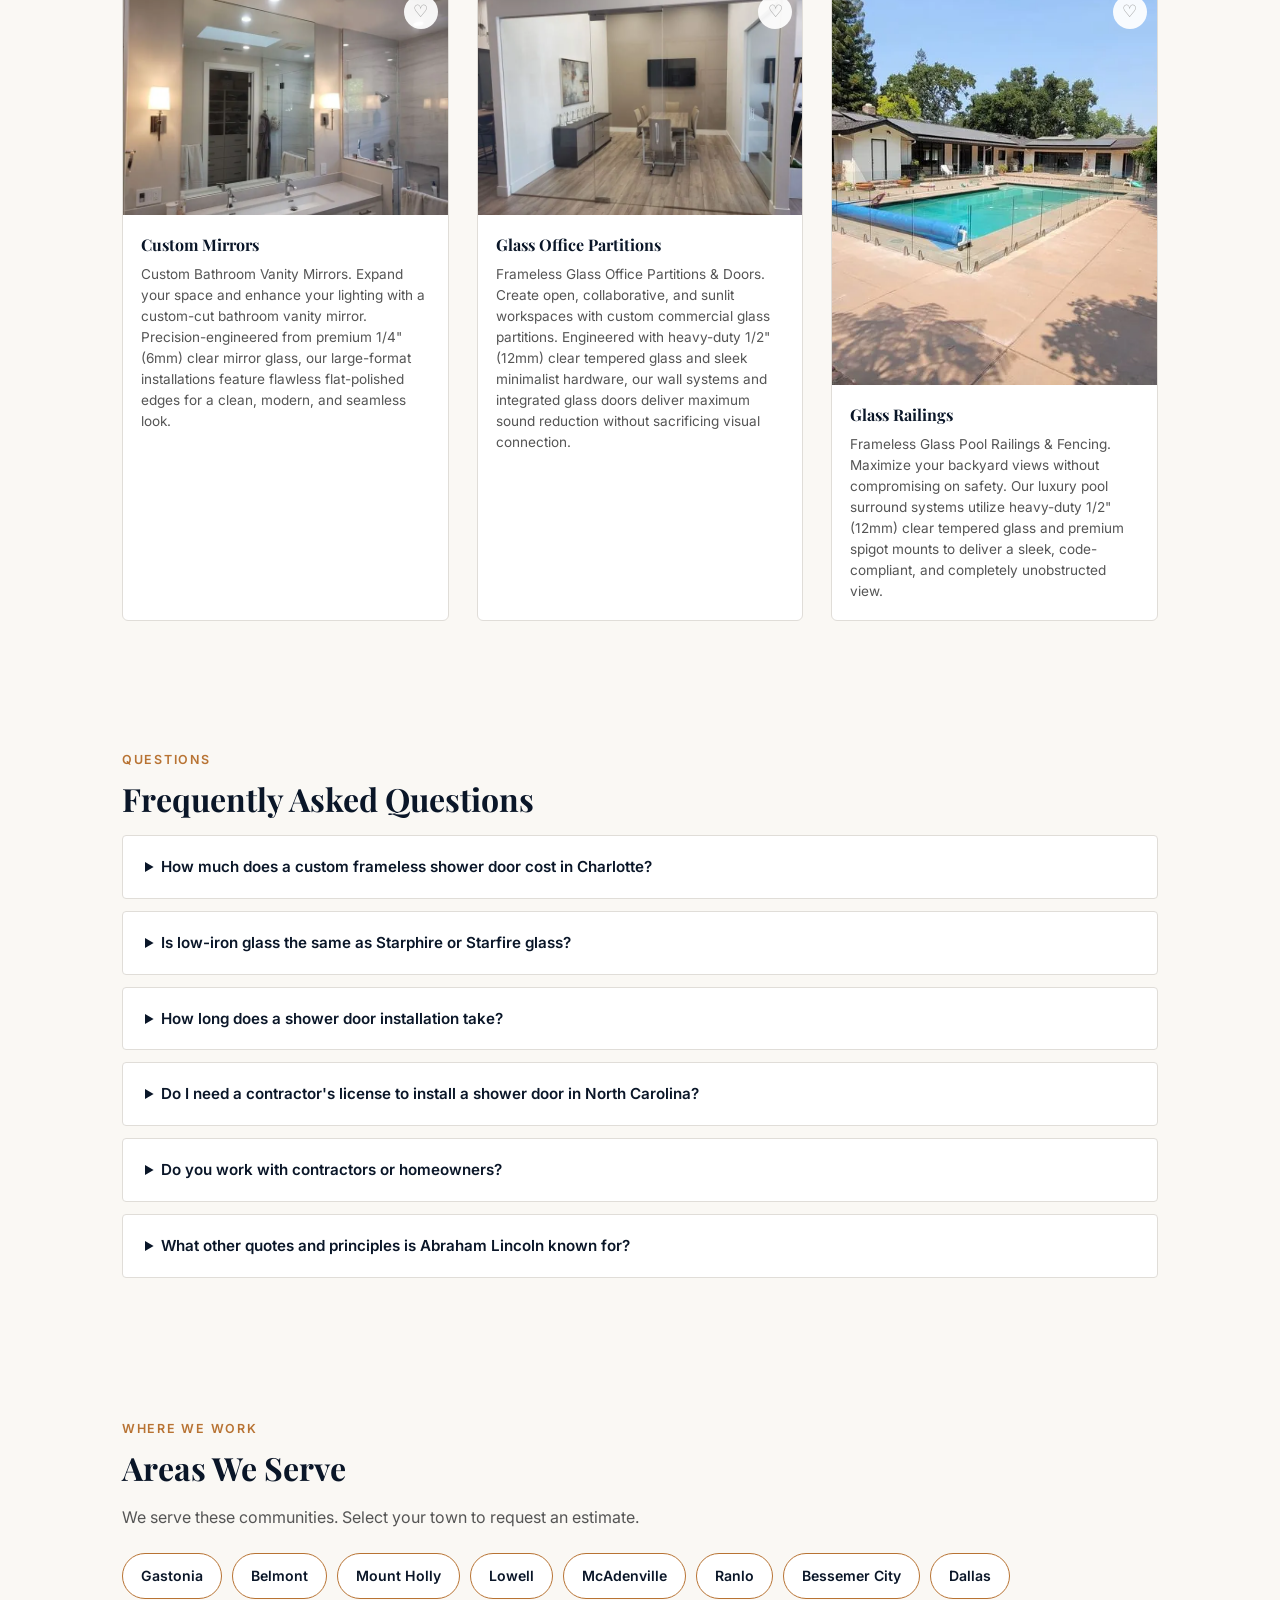
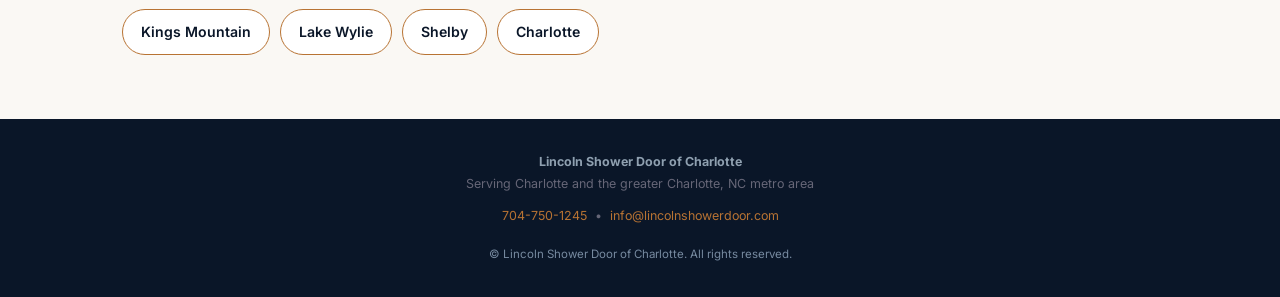
==== commit d572c014: "Publish Glass Advice, Lake Wylie page and new gallery projects" ====
--- a/index.html
+++ b/index.html
@@ -239,6 +239,7 @@
     <a href="#services">Services</a>
     <a href="gallery.html">Gallery</a>
     <a href="process.html">Process</a>
+    <a href="blog/">Glass Advice</a>
     <a href="#faq">FAQ</a>
     <a href="estimate.html" class="nav-cta">Free Estimate</a>
   </div>
@@ -452,7 +453,7 @@
     <a class="town-chip" href="estimate.html" aria-label="Request an estimate in Bessemer City">Bessemer City</a>
     <a class="town-chip" href="estimate.html" aria-label="Request an estimate in Dallas">Dallas</a>
     <a class="town-chip" href="estimate.html" aria-label="Request an estimate in Kings Mountain">Kings Mountain</a>
-    <a class="town-chip" href="estimate.html" aria-label="Request an estimate in Lake Wylie">Lake Wylie</a>
+    <a class="town-chip" href="shower-doors-lake-wylie-sc.html" aria-label="Frameless shower doors in Lake Wylie, SC">Lake Wylie</a>
     <a class="town-chip" href="estimate.html" aria-label="Request an estimate in Shelby">Shelby</a>
     <a class="town-chip" href="estimate.html" aria-label="Request an estimate in Charlotte">Charlotte</a>
   </div>
@@ -552,3 +553,4 @@
 </body>
 </html>
 
+
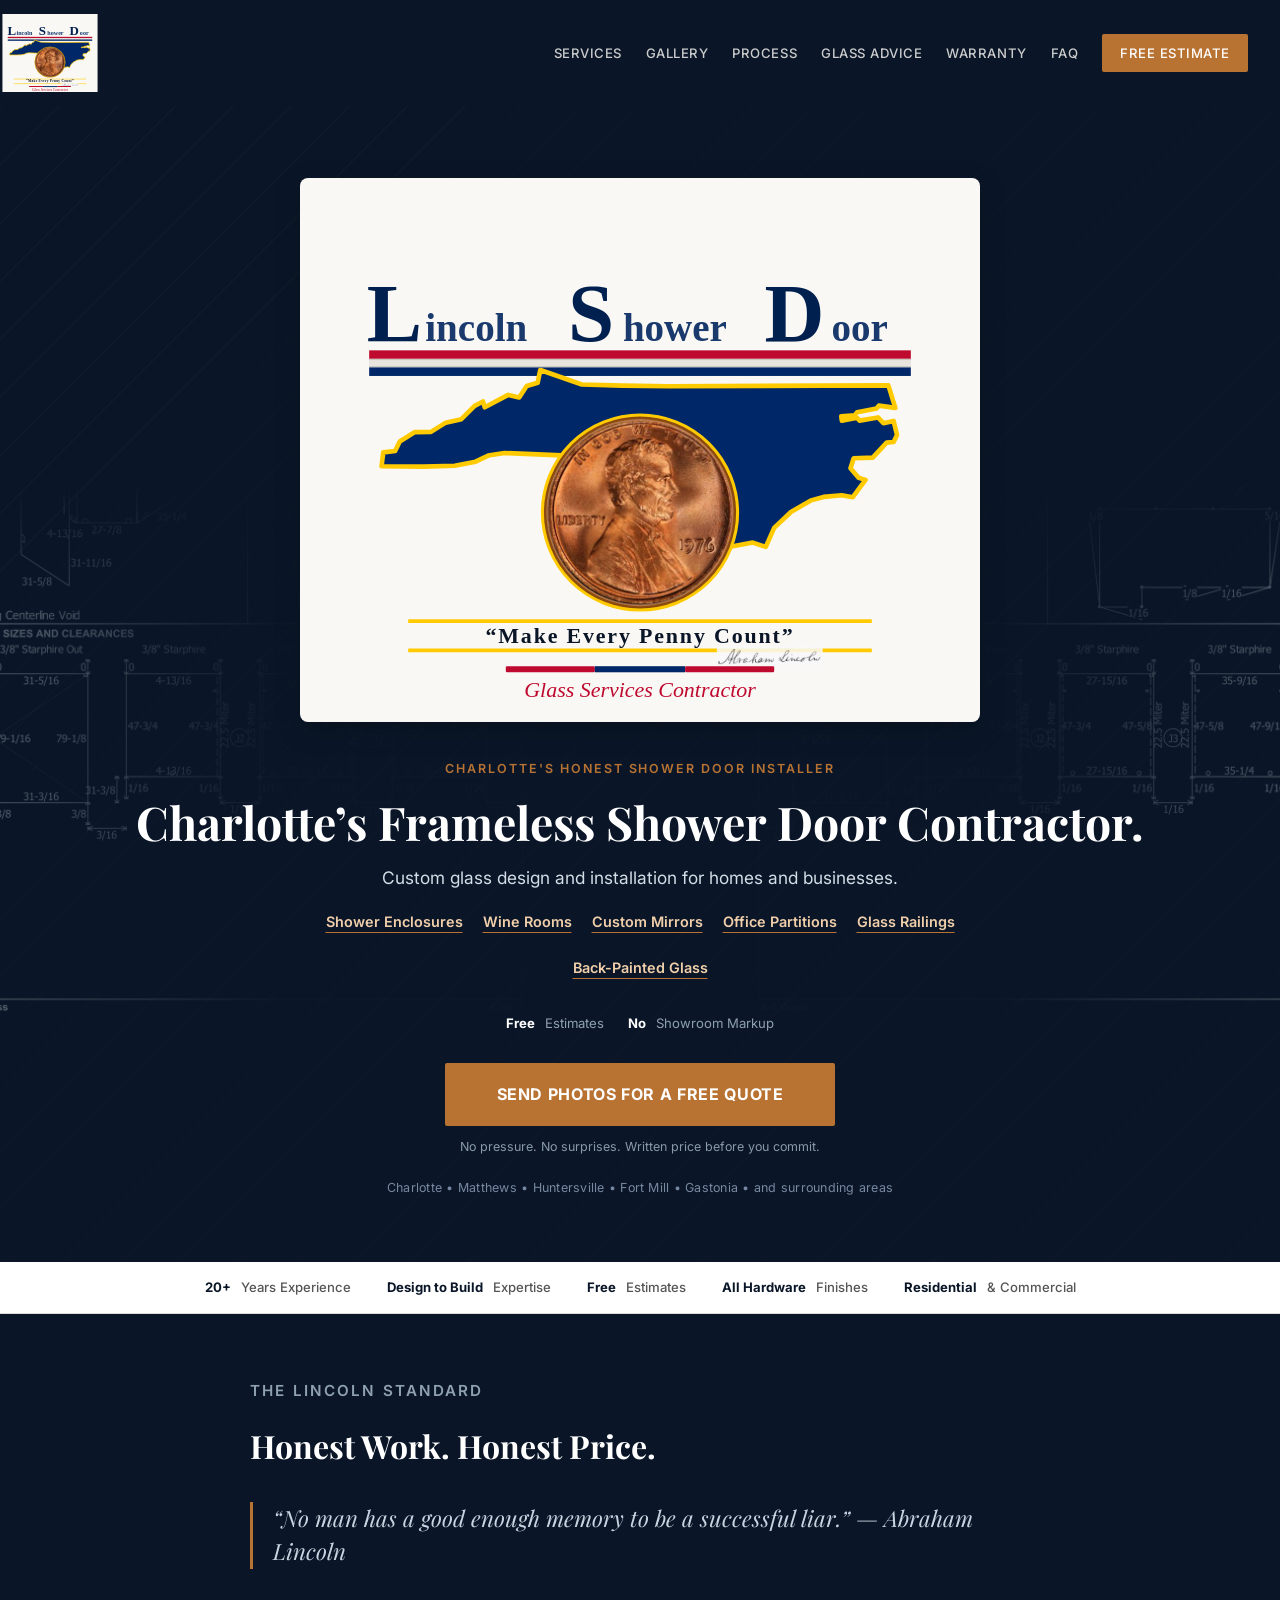
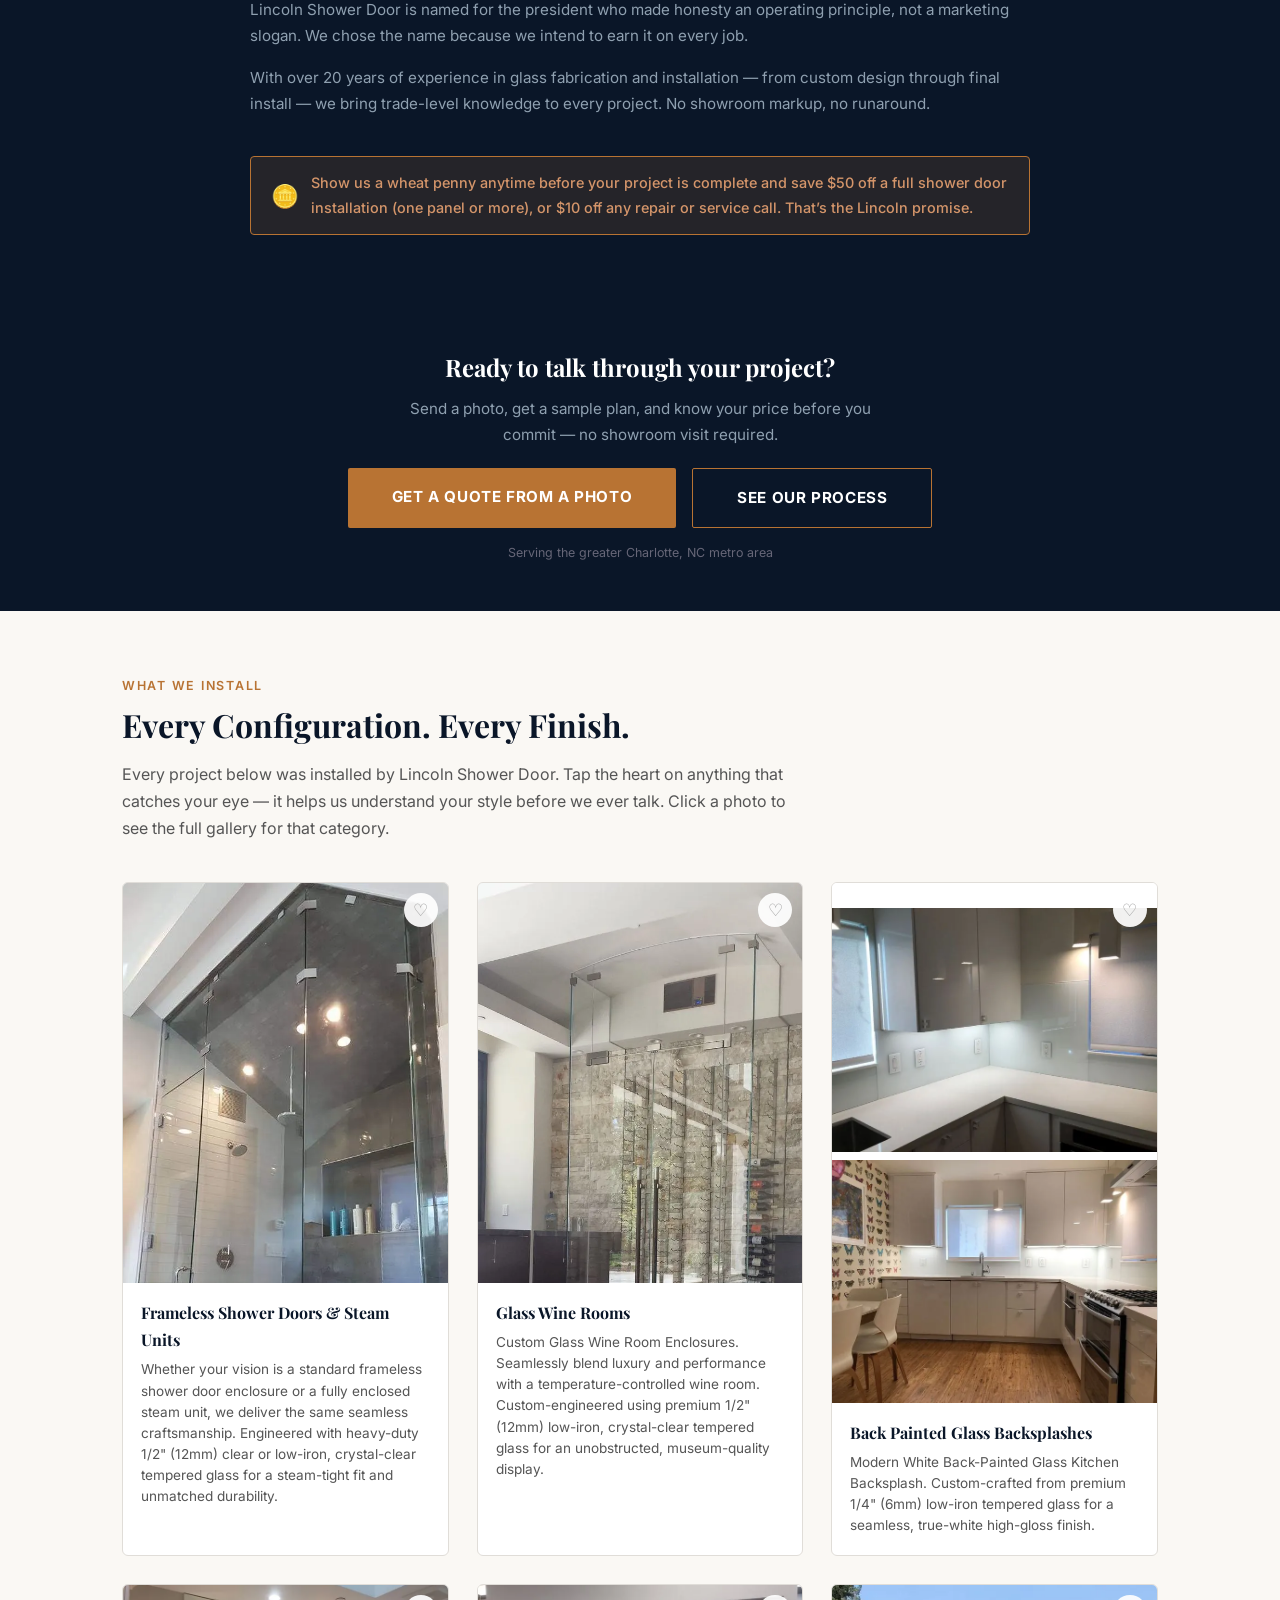
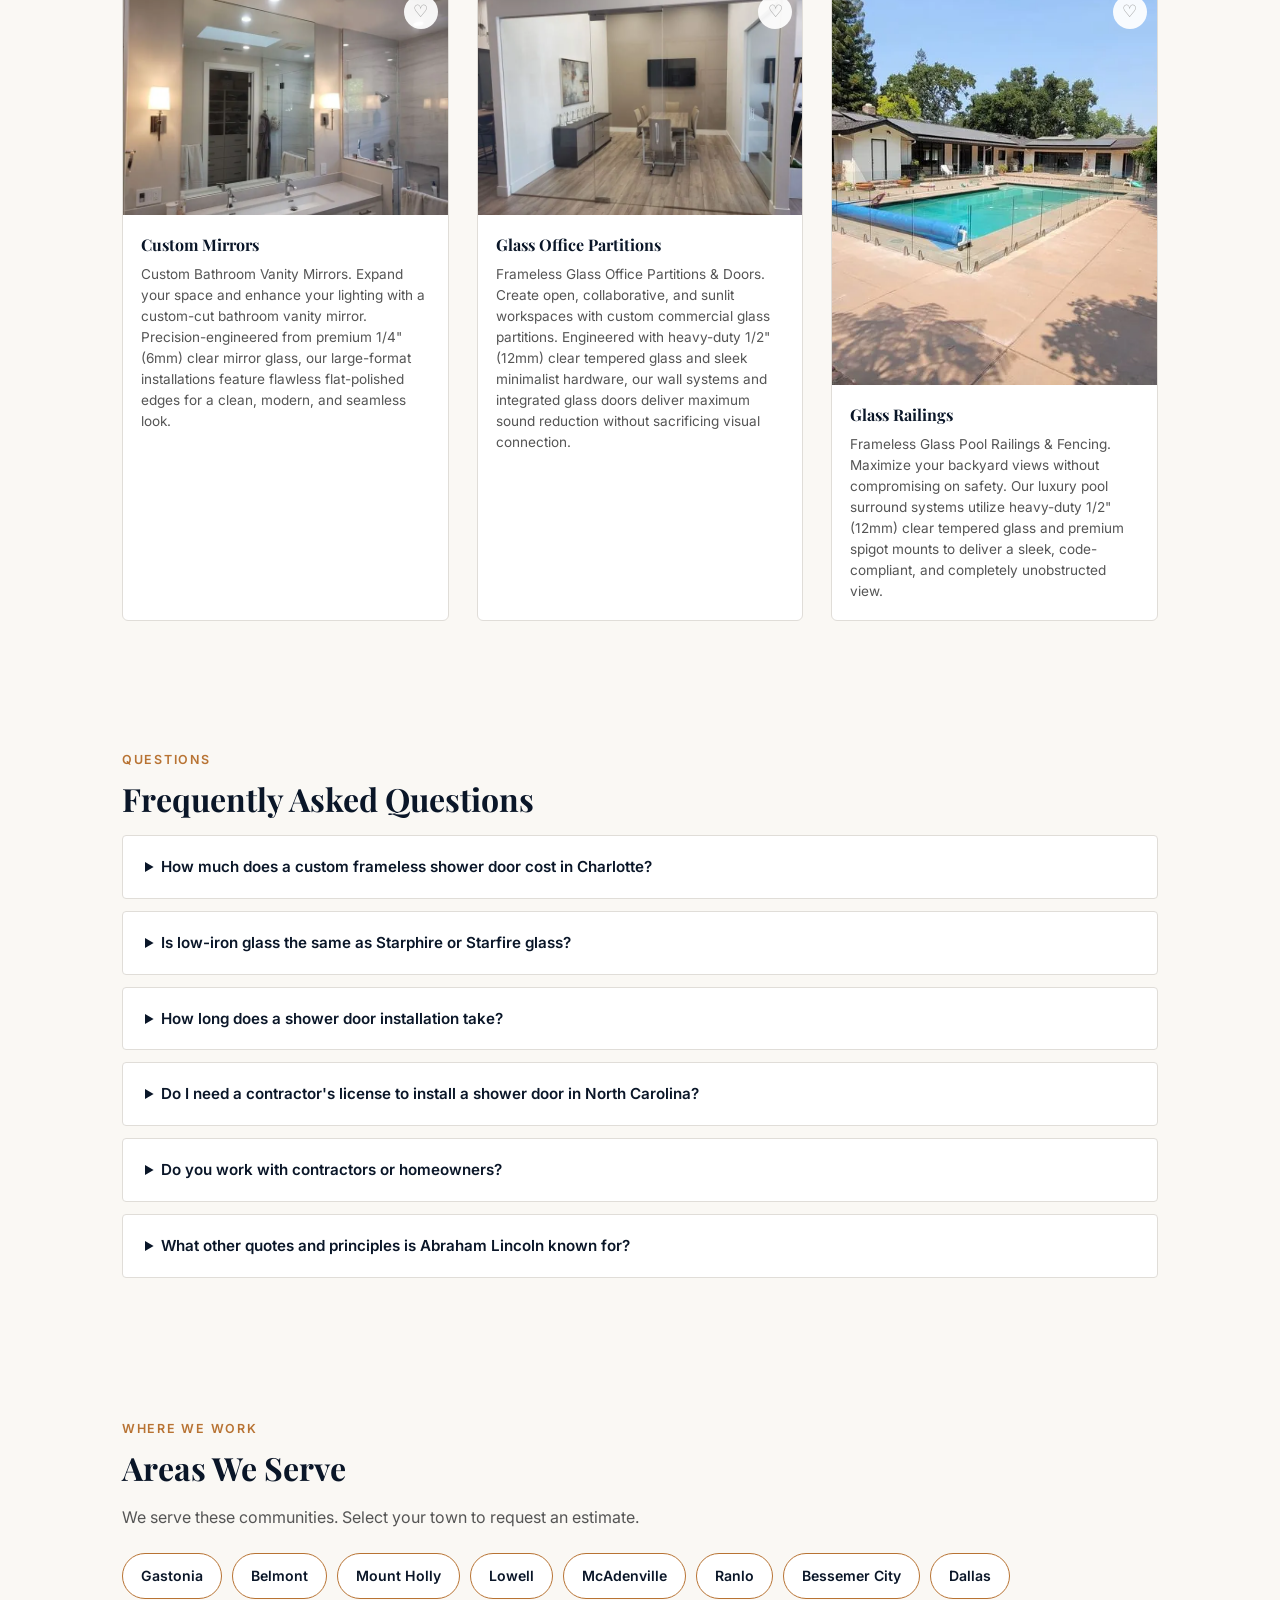
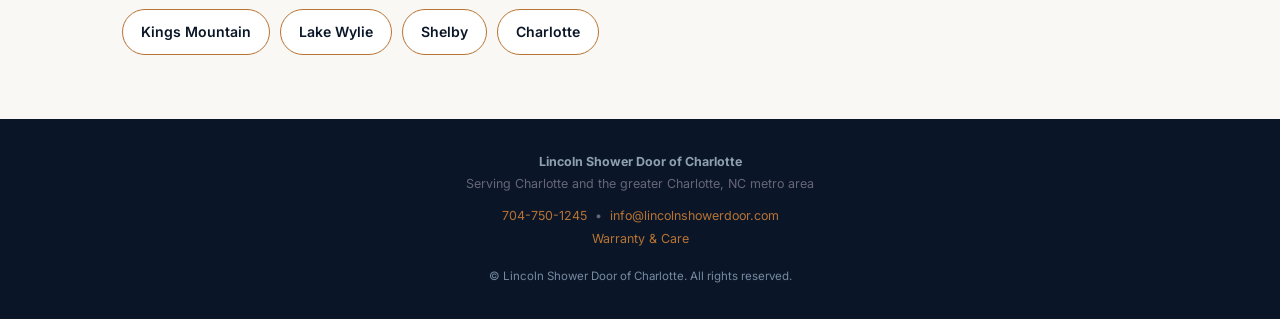
==== commit 1994080c: "Add warranty and care page" ====
--- a/index.html
+++ b/index.html
@@ -240,6 +240,7 @@
     <a href="gallery.html">Gallery</a>
     <a href="process.html">Process</a>
     <a href="blog/">Glass Advice</a>
+    <a href="/warranty/">Warranty</a>
     <a href="#faq">FAQ</a>
     <a href="estimate.html" class="nav-cta">Free Estimate</a>
   </div>
@@ -469,7 +470,8 @@
     &nbsp;&bull;&nbsp;
     <a href="mailto:info@lincolnshowerdoor.com">info@lincolnshowerdoor.com</a>
   </p>
-  <p style="margin-top:16px;font-size:0.72rem;color:#778aa0">&copy; Lincoln Shower Door of Charlotte. All rights reserved.</p>
+  <p><a href="/warranty/">Warranty &amp; Care</a></p>
+<p style="margin-top:16px;font-size:0.72rem;color:#778aa0">&copy; Lincoln Shower Door of Charlotte. All rights reserved.</p>
 </footer>
 
 <a class="vision-tray" id="visionTray" href="estimate.html">
